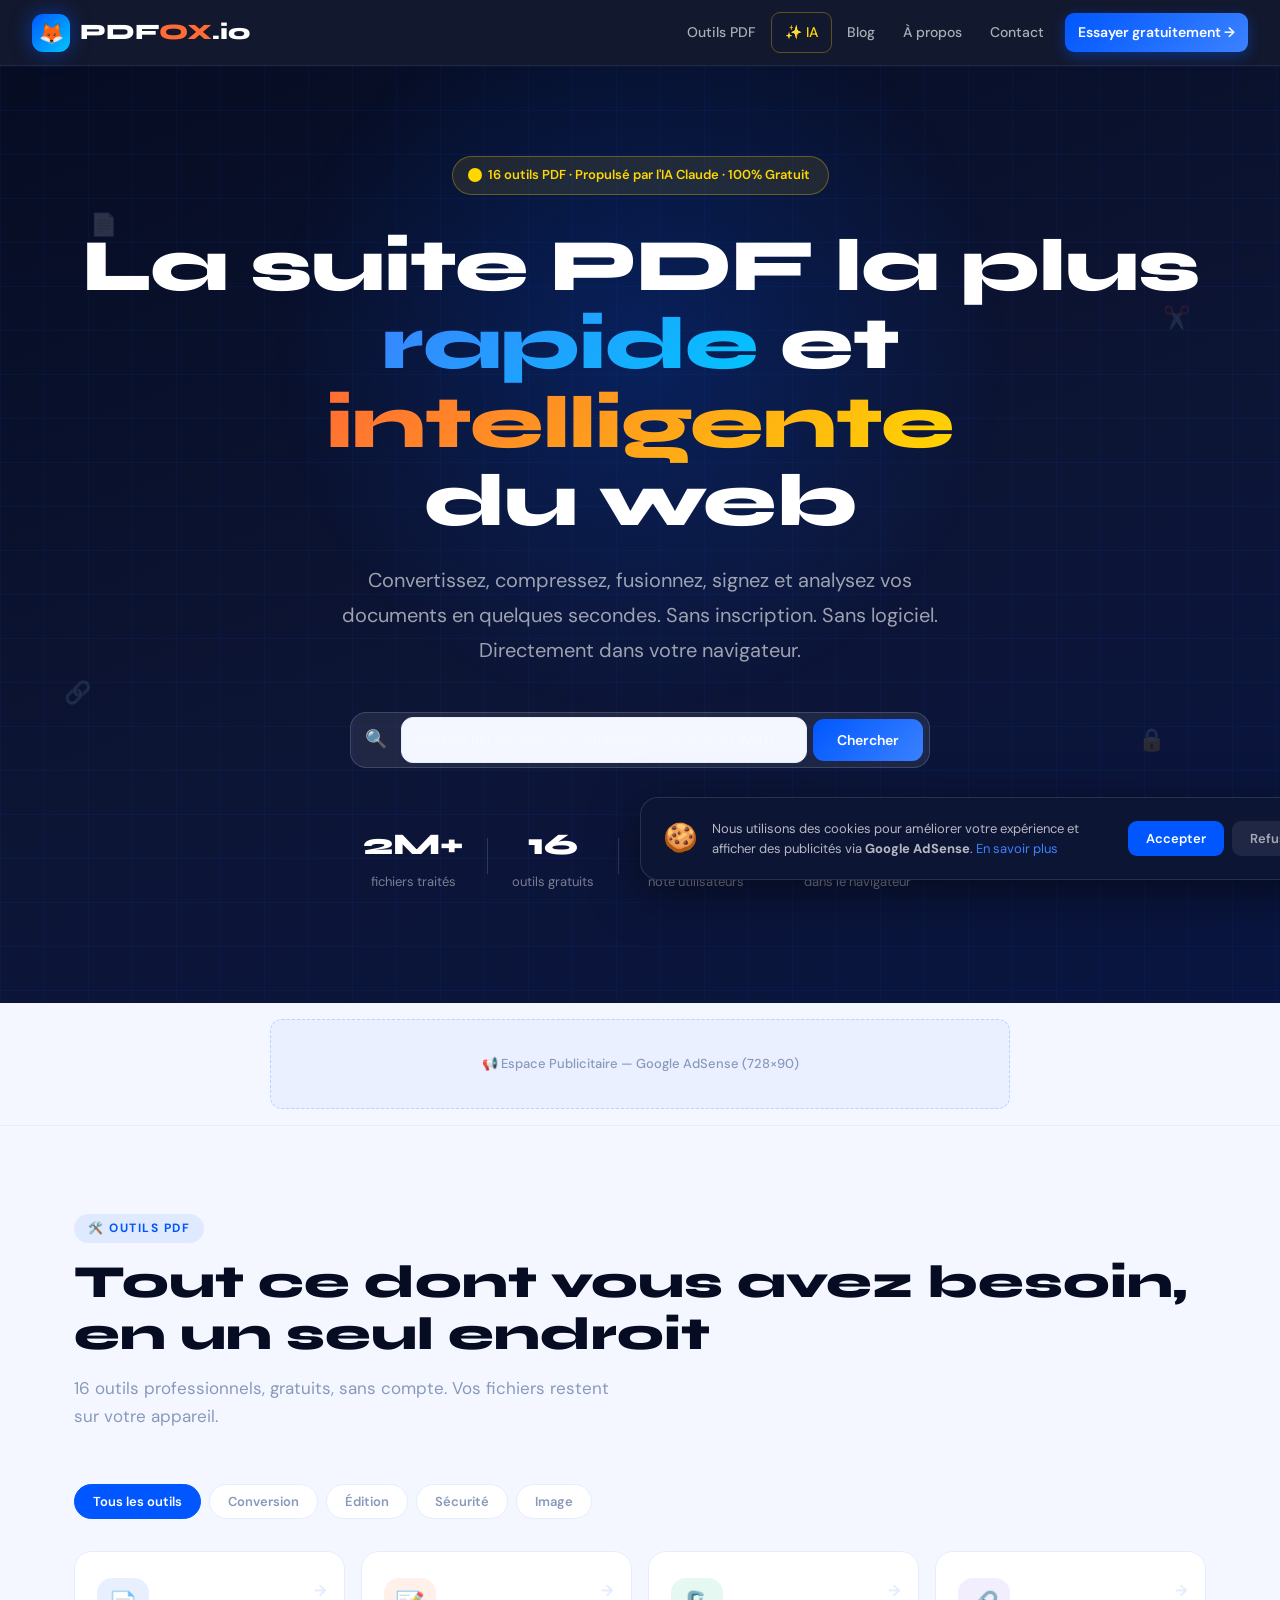
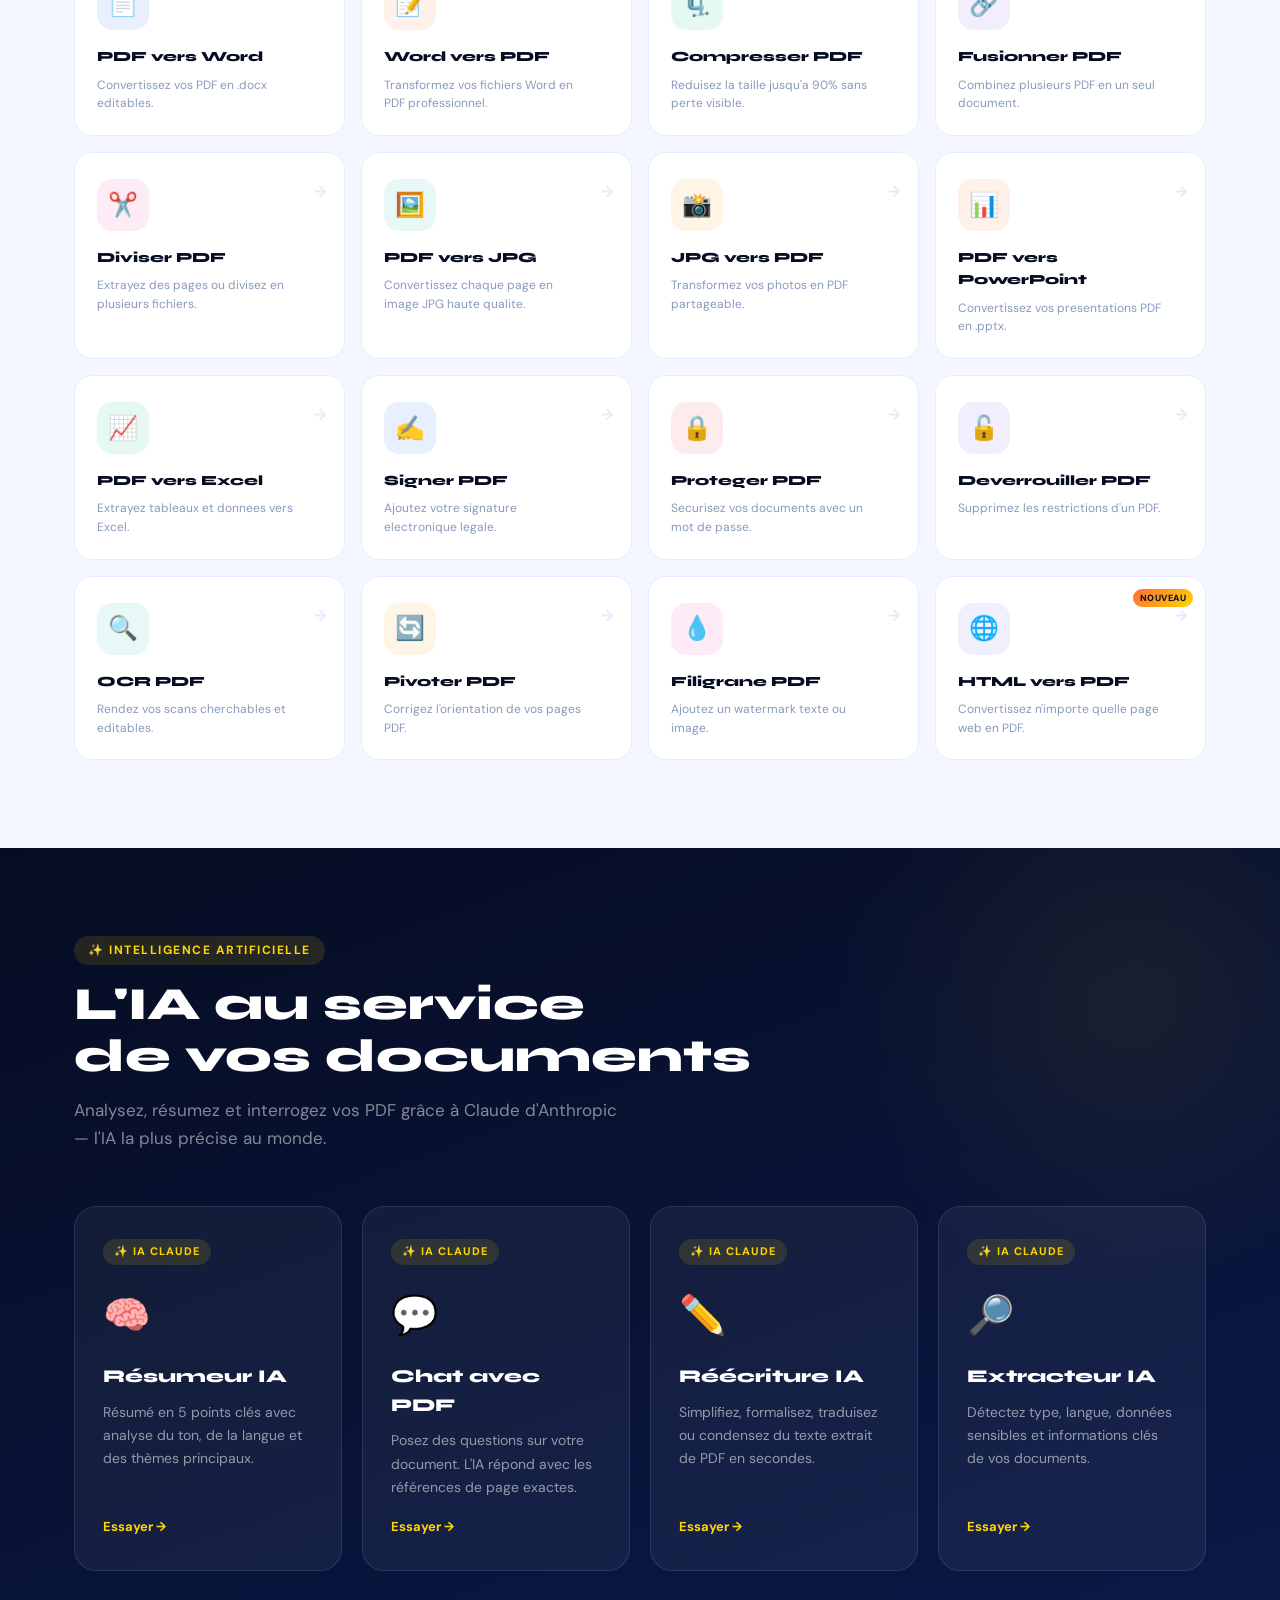
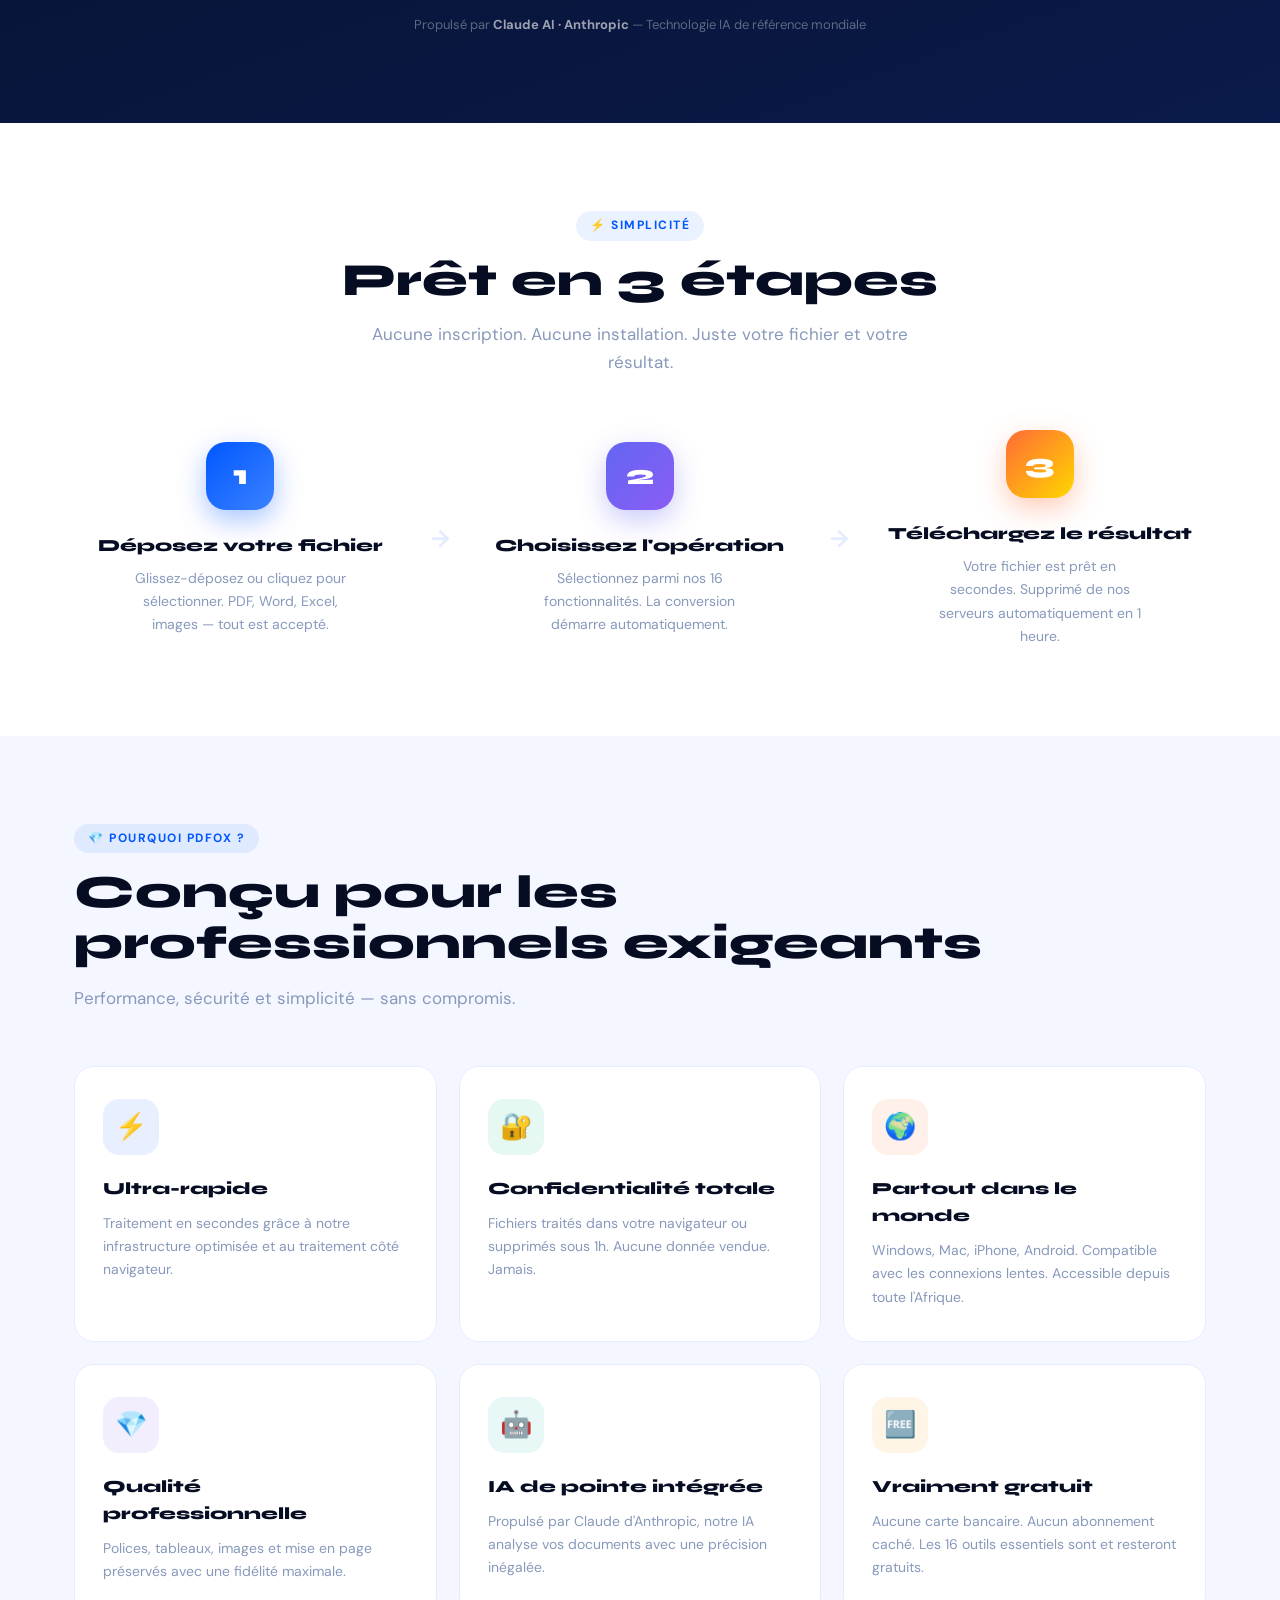
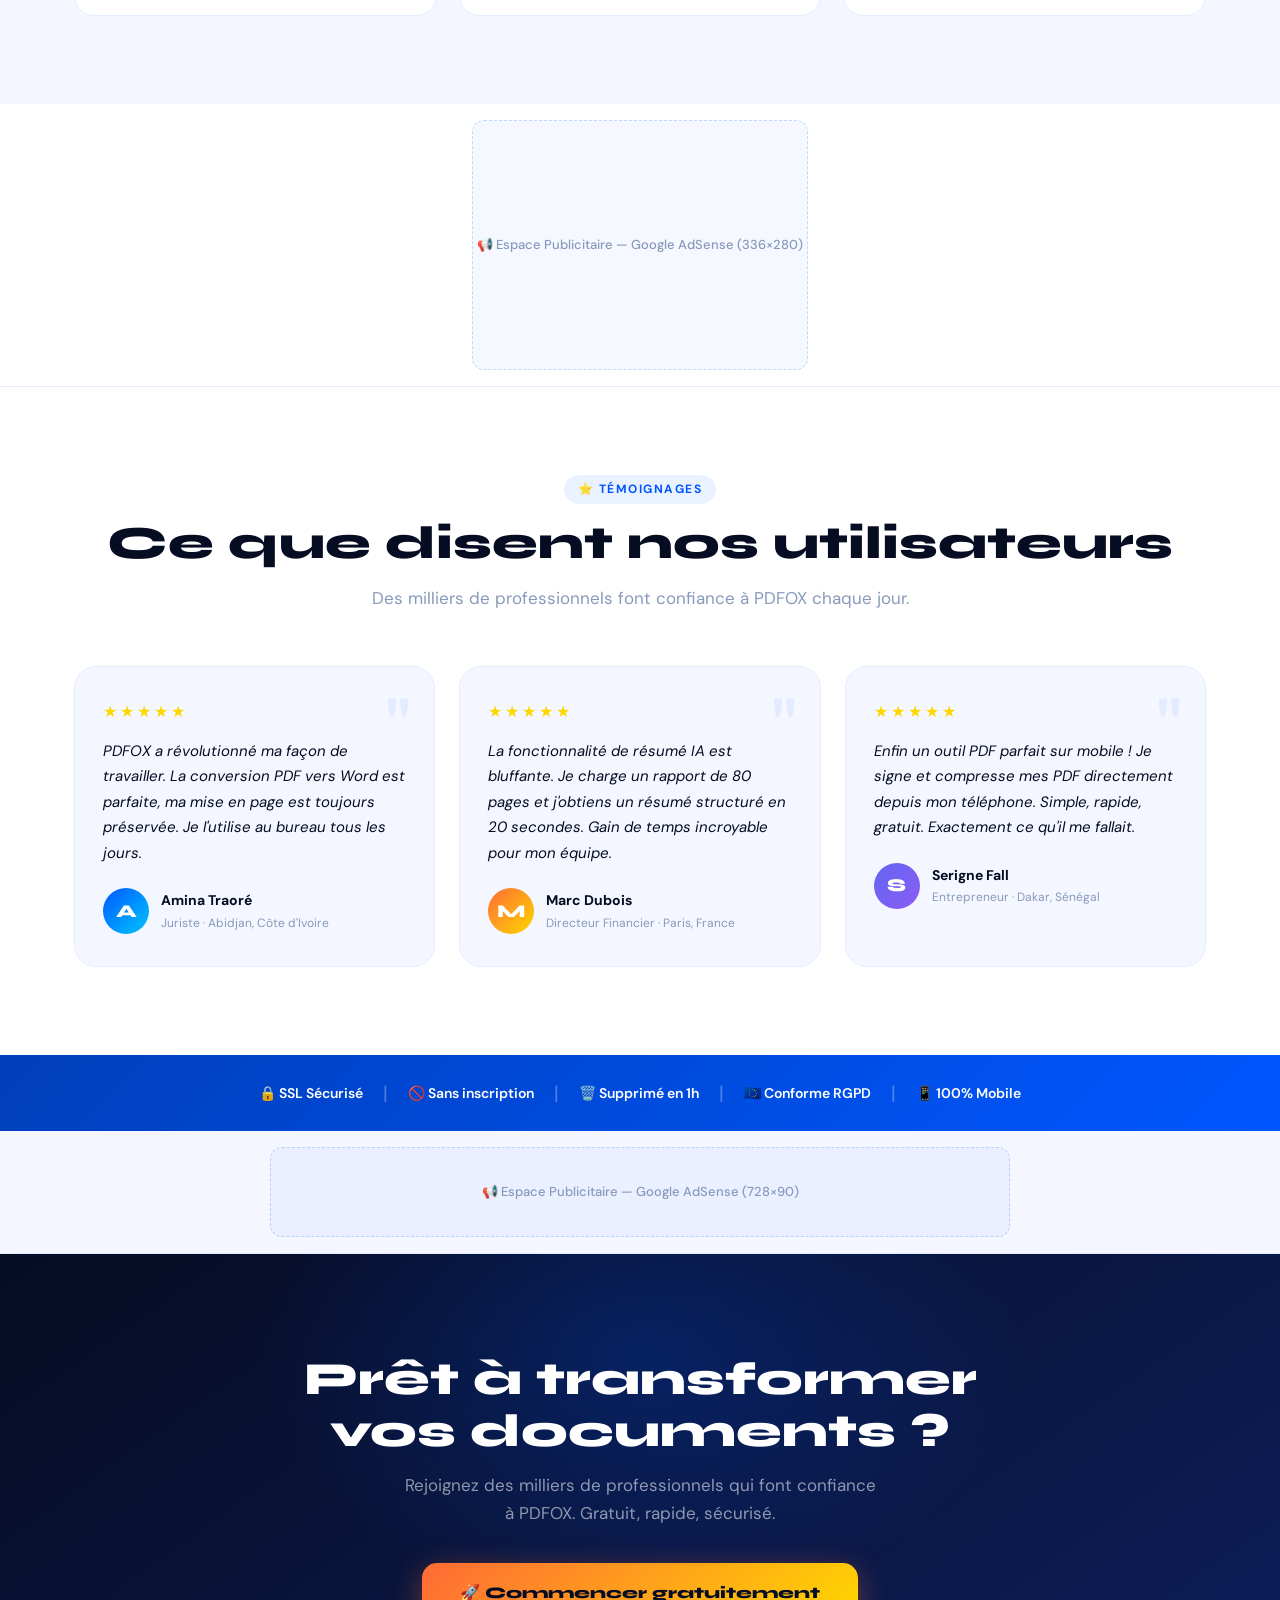
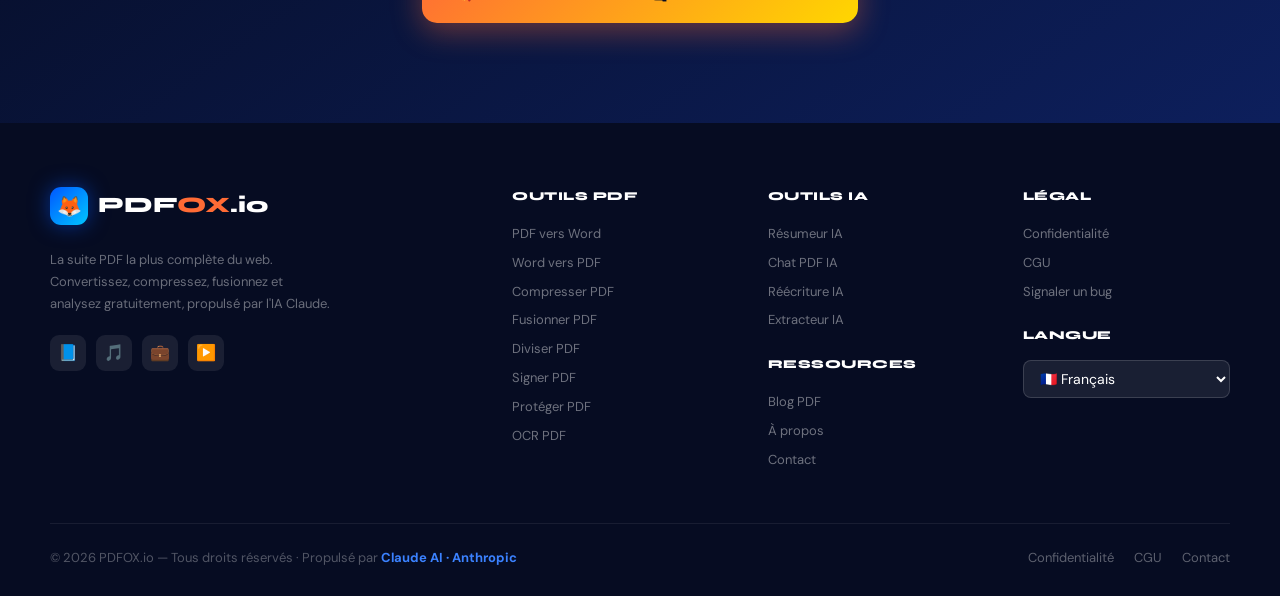
==== index.html @ 0aaa429a "PDFOX.io avec API securisee" ====
<!DOCTYPE html>
<html lang="fr">
<head>
  <meta charset="UTF-8"/>
  <meta name="viewport" content="width=device-width, initial-scale=1.0"/>
  <title>PDFOX.io — Convertir, Compresser et Modifier vos PDF Gratuitement</title>
  <meta name="description" content="PDFOX.io : Convertissez PDF en Word, compressez, fusionnez, signez vos documents en ligne. Gratuit, rapide, sans inscription. Propulsé par l'IA Claude."/>
  <meta name="keywords" content="convertir PDF, compresser PDF, fusionner PDF, PDF en Word, Word en PDF, outils PDF gratuits, PDF en ligne"/>
  <meta property="og:title" content="PDFOX.io — Outils PDF Gratuits & IA"/>
  <meta property="og:description" content="La référence mondiale des outils PDF. Conversion, compression, fusion, signature et IA."/>
  <meta property="og:type" content="website"/>
  <meta property="og:url" content="https://pdfox.io"/>
  <link rel="preconnect" href="https://fonts.googleapis.com"/>
  <link href="https://fonts.googleapis.com/css2?family=Syne:wght@700;800;900&family=DM+Sans:wght@300;400;500;600&display=swap" rel="stylesheet"/>
  <link rel="stylesheet" href="css/style.css"/>
</head>
<body>

<!-- ═══ NAVBAR ═══ -->
<nav id="navbar">
  <a class="nav-logo" href="index.html">
    <div class="logo-icon">🦊</div>
    <span class="logo-text">PDF<span class="logo-accent">OX</span>.io</span>
  </a>
  <ul class="nav-links" id="navLinks">
    <li><a href="#tools">Outils PDF</a></li>
    <li><a href="#ai" class="ai-link">✨ IA</a></li>
    <li><a href="pages/blog.html">Blog</a></li>
    <li><a href="pages/about.html">À propos</a></li>
    <li><a href="pages/contact.html">Contact</a></li>
    <li><a href="#tools" class="nav-cta">Essayer gratuitement →</a></li>
  </ul>
  <button class="hamburger" id="hamburger" onclick="toggleMenu()" aria-label="Menu">
    <span></span><span></span><span></span>
  </button>
</nav>

<!-- ═══ HERO ═══ -->
<section class="hero" id="home">
  <div class="hero-grid"></div>
  <div class="hero-glow"></div>
  <div class="hero-particles">
    <span class="particle" style="top:15%;left:7%;animation-delay:0s">📄</span>
    <span class="particle" style="top:65%;left:5%;animation-delay:1.2s">🔗</span>
    <span class="particle" style="top:25%;right:7%;animation-delay:2s">✂️</span>
    <span class="particle" style="top:70%;right:9%;animation-delay:.6s">🔒</span>
  </div>
  <div class="container hero-content">
    <div class="hero-badge fade-up">
      <span class="pulse-dot"></span>
      16 outils PDF · Propulsé par l'IA Claude · 100% Gratuit
    </div>
    <h1 class="fade-up delay-1">
      La suite PDF la plus<br>
      <span class="gradient-blue">rapide</span> et <span class="gradient-orange">intelligente</span><br>
      du web
    </h1>
    <p class="hero-sub fade-up delay-2">
      Convertissez, compressez, fusionnez, signez et analysez vos documents en quelques secondes.
      Sans inscription. Sans logiciel. Directement dans votre navigateur.
    </p>
    <div class="search-bar fade-up delay-3">
      <span class="search-ico">🔍</span>
      <input type="text" id="searchInput" placeholder="Rechercher un outil… ex: compresser PDF, PDF en Word"/>
      <button onclick="searchTool()">Chercher</button>
    </div>
    <div class="hero-stats fade-up delay-4">
      <div class="stat"><span class="stat-num">2M+</span><span class="stat-lbl">fichiers traités</span></div>
      <div class="stat-sep"></div>
      <div class="stat"><span class="stat-num">16</span><span class="stat-lbl">outils gratuits</span></div>
      <div class="stat-sep"></div>
      <div class="stat"><span class="stat-num">4.9★</span><span class="stat-lbl">note utilisateurs</span></div>
      <div class="stat-sep"></div>
      <div class="stat"><span class="stat-num">100%</span><span class="stat-lbl">dans le navigateur</span></div>
    </div>
  </div>
</section>

<!-- ═══ ADSENSE 1 ═══ -->
<div class="ad-bar">
  <div class="container">
    <div class="ad-slot ad-728">
      <!-- Google AdSense · hero-leaderboard-728x90 -->
      <span>📢 Espace Publicitaire — Google AdSense (728×90)</span>
    </div>
  </div>
</div>

<!-- ═══ OUTILS ═══ -->
<section id="tools" class="tools-sec">
  <div class="container">
    <div class="sec-header fade-up">
      <span class="sec-tag">🛠️ Outils PDF</span>
      <h2>Tout ce dont vous avez besoin,<br>en un seul endroit</h2>
      <p class="sec-sub">16 outils professionnels, gratuits, sans compte. Vos fichiers restent sur votre appareil.</p>
    </div>
    <div class="tool-filters fade-up">
      <button class="f-btn active" onclick="filterTools('all',this)">Tous les outils</button>
      <button class="f-btn" onclick="filterTools('conversion',this)">Conversion</button>
      <button class="f-btn" onclick="filterTools('edition',this)">Édition</button>
      <button class="f-btn" onclick="filterTools('securite',this)">Sécurité</button>
      <button class="f-btn" onclick="filterTools('image',this)">Image</button>
    </div>
    <div class="tools-grid" id="toolsGrid"></div>
  </div>
</section>

<!-- ═══ IA ═══ -->
<section id="ai" class="ai-sec">
  <div class="ai-bg-glow"></div>
  <div class="container ai-inner">
    <div class="sec-header fade-up">
      <span class="sec-tag ai-sec-tag">✨ Intelligence Artificielle</span>
      <h2 style="color:#fff">L'IA au service<br>de vos documents</h2>
      <p class="sec-sub" style="color:rgba(255,255,255,.5)">Analysez, résumez et interrogez vos PDF grâce à Claude d'Anthropic — l'IA la plus précise au monde.</p>
    </div>
    <div class="ai-grid">
      <a class="ai-card fade-up delay-1" href="pages/ai-summarizer.html">
        <div class="ai-badge-tag">✨ IA Claude</div>
        <span class="ai-ico">🧠</span>
        <h3>Résumeur IA</h3>
        <p>Résumé en 5 points clés avec analyse du ton, de la langue et des thèmes principaux.</p>
        <span class="ai-cta">Essayer →</span>
      </a>
      <a class="ai-card fade-up delay-2" href="pages/ai-chat.html">
        <div class="ai-badge-tag">✨ IA Claude</div>
        <span class="ai-ico">💬</span>
        <h3>Chat avec PDF</h3>
        <p>Posez des questions sur votre document. L'IA répond avec les références de page exactes.</p>
        <span class="ai-cta">Essayer →</span>
      </a>
      <a class="ai-card fade-up delay-3" href="pages/ai-rewrite.html">
        <div class="ai-badge-tag">✨ IA Claude</div>
        <span class="ai-ico">✏️</span>
        <h3>Réécriture IA</h3>
        <p>Simplifiez, formalisez, traduisez ou condensez du texte extrait de PDF en secondes.</p>
        <span class="ai-cta">Essayer →</span>
      </a>
      <a class="ai-card fade-up delay-4" href="pages/ai-metadata.html">
        <div class="ai-badge-tag">✨ IA Claude</div>
        <span class="ai-ico">🔎</span>
        <h3>Extracteur IA</h3>
        <p>Détectez type, langue, données sensibles et informations clés de vos documents.</p>
        <span class="ai-cta">Essayer →</span>
      </a>
    </div>
    <p class="powered-by">Propulsé par <strong>Claude AI · Anthropic</strong> — Technologie IA de référence mondiale</p>
  </div>
</section>

<!-- ═══ COMMENT ÇA MARCHE ═══ -->
<section class="how-sec">
  <div class="container">
    <div class="sec-header fade-up" style="text-align:center">
      <span class="sec-tag">⚡ Simplicité</span>
      <h2>Prêt en 3 étapes</h2>
      <p class="sec-sub" style="margin:0 auto">Aucune inscription. Aucune installation. Juste votre fichier et votre résultat.</p>
    </div>
    <div class="steps-row">
      <div class="step fade-up delay-1">
        <div class="step-num" style="background:linear-gradient(135deg,#0057FF,#3B82FF);box-shadow:0 10px 28px rgba(0,87,255,.35)">1</div>
        <h3>Déposez votre fichier</h3>
        <p>Glissez-déposez ou cliquez pour sélectionner. PDF, Word, Excel, images — tout est accepté.</p>
      </div>
      <div class="step-arrow">→</div>
      <div class="step fade-up delay-2">
        <div class="step-num" style="background:linear-gradient(135deg,#6366f1,#8b5cf6);box-shadow:0 10px 28px rgba(99,102,241,.35)">2</div>
        <h3>Choisissez l'opération</h3>
        <p>Sélectionnez parmi nos 16 fonctionnalités. La conversion démarre automatiquement.</p>
      </div>
      <div class="step-arrow">→</div>
      <div class="step fade-up delay-3">
        <div class="step-num" style="background:linear-gradient(135deg,#FF6B35,#FFD700);box-shadow:0 10px 28px rgba(255,107,53,.35)">3</div>
        <h3>Téléchargez le résultat</h3>
        <p>Votre fichier est prêt en secondes. Supprimé de nos serveurs automatiquement en 1 heure.</p>
      </div>
    </div>
  </div>
</section>

<!-- ═══ POURQUOI PDFOX ═══ -->
<section class="why-sec">
  <div class="container">
    <div class="sec-header fade-up">
      <span class="sec-tag">💎 Pourquoi PDFOX ?</span>
      <h2>Conçu pour les<br>professionnels exigeants</h2>
      <p class="sec-sub">Performance, sécurité et simplicité — sans compromis.</p>
    </div>
    <div class="feat-grid">
      <div class="feat-card fade-up delay-1">
        <div class="feat-ico" style="background:rgba(0,87,255,.09)">⚡</div>
        <h3>Ultra-rapide</h3>
        <p>Traitement en secondes grâce à notre infrastructure optimisée et au traitement côté navigateur.</p>
      </div>
      <div class="feat-card fade-up delay-2">
        <div class="feat-ico" style="background:rgba(16,185,129,.1)">🔐</div>
        <h3>Confidentialité totale</h3>
        <p>Fichiers traités dans votre navigateur ou supprimés sous 1h. Aucune donnée vendue. Jamais.</p>
      </div>
      <div class="feat-card fade-up delay-3">
        <div class="feat-ico" style="background:rgba(255,107,53,.1)">🌍</div>
        <h3>Partout dans le monde</h3>
        <p>Windows, Mac, iPhone, Android. Compatible avec les connexions lentes. Accessible depuis toute l'Afrique.</p>
      </div>
      <div class="feat-card fade-up delay-4">
        <div class="feat-ico" style="background:rgba(139,92,246,.1)">💎</div>
        <h3>Qualité professionnelle</h3>
        <p>Polices, tableaux, images et mise en page préservés avec une fidélité maximale.</p>
      </div>
      <div class="feat-card fade-up delay-1">
        <div class="feat-ico" style="background:rgba(20,184,166,.1)">🤖</div>
        <h3>IA de pointe intégrée</h3>
        <p>Propulsé par Claude d'Anthropic, notre IA analyse vos documents avec une précision inégalée.</p>
      </div>
      <div class="feat-card fade-up delay-2">
        <div class="feat-ico" style="background:rgba(245,158,11,.1)">🆓</div>
        <h3>Vraiment gratuit</h3>
        <p>Aucune carte bancaire. Aucun abonnement caché. Les 16 outils essentiels sont et resteront gratuits.</p>
      </div>
    </div>
  </div>
</section>

<!-- ═══ ADSENSE 2 ═══ -->
<div class="ad-bar" style="background:#fff">
  <div class="container">
    <div class="ad-slot ad-336" style="margin:0 auto">
      <!-- Google AdSense · middle-rectangle-336x280 -->
      <span>📢 Espace Publicitaire — Google AdSense (336×280)</span>
    </div>
  </div>
</div>

<!-- ═══ TÉMOIGNAGES ═══ -->
<section class="testi-sec">
  <div class="container">
    <div class="sec-header fade-up" style="text-align:center">
      <span class="sec-tag">⭐ Témoignages</span>
      <h2>Ce que disent nos utilisateurs</h2>
      <p class="sec-sub" style="margin:0 auto">Des milliers de professionnels font confiance à PDFOX chaque jour.</p>
    </div>
    <div class="testi-grid">
      <div class="testi-card fade-up delay-1">
        <div class="testi-quote">"</div>
        <div class="stars">★★★★★</div>
        <p class="testi-txt">PDFOX a révolutionné ma façon de travailler. La conversion PDF vers Word est parfaite, ma mise en page est toujours préservée. Je l'utilise au bureau tous les jours.</p>
        <div class="testi-author">
          <div class="testi-av" style="background:linear-gradient(135deg,#0057FF,#00C6FF)">A</div>
          <div><div class="testi-name">Amina Traoré</div><div class="testi-role">Juriste · Abidjan, Côte d'Ivoire</div></div>
        </div>
      </div>
      <div class="testi-card fade-up delay-2">
        <div class="testi-quote">"</div>
        <div class="stars">★★★★★</div>
        <p class="testi-txt">La fonctionnalité de résumé IA est bluffante. Je charge un rapport de 80 pages et j'obtiens un résumé structuré en 20 secondes. Gain de temps incroyable pour mon équipe.</p>
        <div class="testi-author">
          <div class="testi-av" style="background:linear-gradient(135deg,#FF6B35,#FFD700)">M</div>
          <div><div class="testi-name">Marc Dubois</div><div class="testi-role">Directeur Financier · Paris, France</div></div>
        </div>
      </div>
      <div class="testi-card fade-up delay-3">
        <div class="testi-quote">"</div>
        <div class="stars">★★★★★</div>
        <p class="testi-txt">Enfin un outil PDF parfait sur mobile ! Je signe et compresse mes PDF directement depuis mon téléphone. Simple, rapide, gratuit. Exactement ce qu'il me fallait.</p>
        <div class="testi-author">
          <div class="testi-av" style="background:linear-gradient(135deg,#6366f1,#8b5cf6)">S</div>
          <div><div class="testi-name">Serigne Fall</div><div class="testi-role">Entrepreneur · Dakar, Sénégal</div></div>
        </div>
      </div>
    </div>
  </div>
</section>

<!-- ═══ TRUST BAR ═══ -->
<div class="trust-bar">
  <span class="trust-item">🔒 SSL Sécurisé</span>
  <span class="trust-sep">|</span>
  <span class="trust-item">🚫 Sans inscription</span>
  <span class="trust-sep">|</span>
  <span class="trust-item">🗑️ Supprimé en 1h</span>
  <span class="trust-sep">|</span>
  <span class="trust-item">🇪🇺 Conforme RGPD</span>
  <span class="trust-sep">|</span>
  <span class="trust-item">📱 100% Mobile</span>
</div>

<!-- ═══ ADSENSE 3 ═══ -->
<div class="ad-bar">
  <div class="container">
    <div class="ad-slot ad-728">
      <!-- Google AdSense · footer-leaderboard-728x90 -->
      <span>📢 Espace Publicitaire — Google AdSense (728×90)</span>
    </div>
  </div>
</div>

<!-- ═══ CTA ═══ -->
<section class="cta-sec">
  <div class="cta-glow"></div>
  <div class="container" style="position:relative;z-index:1;text-align:center">
    <h2 class="fade-up" style="color:#fff">Prêt à transformer<br>vos documents ?</h2>
    <p class="fade-up delay-1">Rejoignez des milliers de professionnels qui font confiance à PDFOX. Gratuit, rapide, sécurisé.</p>
    <a href="#tools" class="btn-primary fade-up delay-2">🚀 Commencer gratuitement</a>
  </div>
</section>

<!-- ═══ FOOTER ═══ -->
<footer>
  <div class="footer-wrap">
    <div class="footer-grid">
      <div class="footer-brand">
        <a href="index.html" class="nav-logo" style="margin-bottom:14px;display:inline-flex">
          <div class="logo-icon">🦊</div>
          <span class="logo-text">PDF<span class="logo-accent">OX</span>.io</span>
        </a>
        <p>La suite PDF la plus complète du web. Convertissez, compressez, fusionnez et analysez gratuitement, propulsé par l'IA Claude.</p>
        <div class="footer-socials">
          <a href="#" title="Facebook">📘</a>
          <a href="#" title="TikTok">🎵</a>
          <a href="#" title="LinkedIn">💼</a>
          <a href="#" title="YouTube">▶️</a>
        </div>
      </div>
      <div class="footer-col">
        <h4>Outils PDF</h4>
        <a href="pages/tool.html?tool=pdf-to-word">PDF vers Word</a>
        <a href="pages/tool.html?tool=word-to-pdf">Word vers PDF</a>
        <a href="pages/tool.html?tool=compress">Compresser PDF</a>
        <a href="pages/tool.html?tool=merge">Fusionner PDF</a>
        <a href="pages/tool.html?tool=split">Diviser PDF</a>
        <a href="pages/tool.html?tool=sign">Signer PDF</a>
        <a href="pages/tool.html?tool=protect">Protéger PDF</a>
        <a href="pages/tool.html?tool=ocr">OCR PDF</a>
      </div>
      <div class="footer-col">
        <h4>Outils IA</h4>
        <a href="pages/ai-summarizer.html">Résumeur IA</a>
        <a href="pages/ai-chat.html">Chat PDF IA</a>
        <a href="pages/ai-rewrite.html">Réécriture IA</a>
        <a href="pages/ai-metadata.html">Extracteur IA</a>
        <h4 style="margin-top:20px">Ressources</h4>
        <a href="pages/blog.html">Blog PDF</a>
        <a href="pages/about.html">À propos</a>
        <a href="pages/contact.html">Contact</a>
      </div>
      <div class="footer-col">
        <h4>Légal</h4>
        <a href="pages/privacy.html">Confidentialité</a>
        <a href="pages/terms.html">CGU</a>
        <a href="pages/contact.html">Signaler un bug</a>
        <h4 style="margin-top:20px">Langue</h4>
        <select class="lang-sel" onchange="if(this.value==='en')alert('English version coming soon!')">
          <option value="fr">🇫🇷 Français</option>
          <option value="en">🇬🇧 English</option>
        </select>
      </div>
    </div>
    <div class="footer-bottom">
      <span>© 2026 PDFOX.io — Tous droits réservés · Propulsé par <strong style="color:#3B82FF">Claude AI · Anthropic</strong></span>
      <div class="footer-links">
        <a href="pages/privacy.html">Confidentialité</a>
        <a href="pages/terms.html">CGU</a>
        <a href="pages/contact.html">Contact</a>
      </div>
    </div>
  </div>
</footer>

<!-- ═══ COOKIE ═══ -->
<div class="cookie" id="cookieBanner">
  <span class="cookie-ico">🍪</span>
  <p>Nous utilisons des cookies pour améliorer votre expérience et afficher des publicités via <strong>Google AdSense</strong>. <a href="pages/privacy.html">En savoir plus</a></p>
  <div class="cookie-btns">
    <button onclick="acceptCookie()">Accepter</button>
    <button class="cookie-ref" onclick="declineCookie()">Refuser</button>
  </div>
</div>

<script src="js/tools.js"></script>
<script src="js/main.js"></script>
</body>
</html>
---- css/style.css ----
/* ═══════════════════════════════════════════
   PDFOX.io — style.css — v1.0 — 2026
═══════════════════════════════════════════ */

/* ── VARIABLES ── */
:root{
  --blue:#0057FF; --blue2:#3B82FF; --blue3:#003FBB;
  --orange:#FF6B35; --gold:#FFD700;
  --navy:#060C22; --navy2:#0D1535;
  --off:#F4F7FF; --gray:#8899BB;
  --border:#E4ECFF; --white:#fff;
  --sh:0 4px 24px rgba(0,87,255,.10);
  --sh2:0 12px 40px rgba(0,87,255,.22);
  --r:18px; --r2:12px;
}

/* ── RESET ── */
*,*::before,*::after{box-sizing:border-box;margin:0;padding:0}
html{scroll-behavior:smooth}
body{font-family:'DM Sans',sans-serif;background:var(--off);color:var(--navy);overflow-x:hidden;line-height:1.6}
a{text-decoration:none}
ul{list-style:none}
img{max-width:100%;display:block}
button{cursor:pointer;font-family:'DM Sans',sans-serif}

/* ── ANIMATIONS ── */
@keyframes fadeUp{from{opacity:0;transform:translateY(30px)}to{opacity:1;transform:translateY(0)}}
@keyframes float{0%,100%{transform:translateY(0) rotate(0)}50%{transform:translateY(-12px) rotate(2deg)}}
@keyframes pulse{0%,100%{transform:scale(1);opacity:.7}50%{transform:scale(1.8);opacity:0}}
@keyframes bounce{0%,80%,100%{transform:scale(0)}40%{transform:scale(1)}}
@keyframes slideDown{from{opacity:0;transform:translateY(-10px)}to{opacity:1;transform:translateY(0)}}
@keyframes spin{to{transform:rotate(360deg)}}

.fade-up{opacity:0;animation:fadeUp .7s ease forwards}
.delay-1{animation-delay:.1s}
.delay-2{animation-delay:.2s}
.delay-3{animation-delay:.3s}
.delay-4{animation-delay:.4s}

/* ── NAVBAR ── */
#navbar{
  position:sticky;top:0;z-index:1000;
  background:rgba(6,12,34,.95);
  backdrop-filter:blur(20px);
  border-bottom:1px solid rgba(255,255,255,.07);
  padding:0 32px;
  display:flex;align-items:center;justify-content:space-between;
  height:66px;transition:background .3s;
}
.nav-logo{display:flex;align-items:center;gap:10px}
.logo-icon{
  width:38px;height:38px;
  background:linear-gradient(135deg,var(--blue),#00C6FF);
  border-radius:11px;display:flex;align-items:center;
  justify-content:center;font-size:20px;
  box-shadow:0 0 20px rgba(0,87,255,.5);
}
.logo-text{font-family:'Syne',sans-serif;font-weight:900;font-size:22px;color:#fff}
.logo-accent{color:var(--orange)}
.nav-links{display:flex;align-items:center;gap:2px}
.nav-links a{
  color:rgba(255,255,255,.65);font-size:14px;font-weight:500;
  padding:8px 13px;border-radius:9px;transition:all .2s;display:block;
}
.nav-links a:hover{color:#fff;background:rgba(255,255,255,.08)}
.nav-links .ai-link{color:var(--gold)!important;border:1px solid rgba(255,215,0,.3)}
.nav-links .ai-link:hover{background:rgba(255,215,0,.12)!important}
.nav-links .nav-cta{
  background:linear-gradient(135deg,var(--blue),var(--blue2))!important;
  color:#fff!important;font-weight:600!important;
  box-shadow:0 4px 14px rgba(0,87,255,.4);margin-left:6px;
}
.nav-links .nav-cta:hover{transform:translateY(-1px);box-shadow:0 6px 20px rgba(0,87,255,.5)!important}
.hamburger{
  display:none;flex-direction:column;gap:5px;
  background:none;border:none;padding:6px;
}
.hamburger span{width:24px;height:2px;background:#fff;border-radius:2px;transition:.3s;display:block}
.hamburger.open span:nth-child(1){transform:rotate(45deg) translate(5px,5px)}
.hamburger.open span:nth-child(2){opacity:0}
.hamburger.open span:nth-child(3){transform:rotate(-45deg) translate(5px,-5px)}

/* ── HERO ── */
.hero{
  position:relative;
  background:linear-gradient(160deg,var(--navy) 0%,var(--navy2) 55%,#091540 100%);
  padding:90px 24px 110px;overflow:hidden;
  display:flex;align-items:center;min-height:90vh;
}
.hero-content{position:relative;z-index:2;width:100%;text-align:center}
.hero-grid{
  position:absolute;inset:0;z-index:0;
  background-image:
    linear-gradient(rgba(0,87,255,.08) 1px,transparent 1px),
    linear-gradient(90deg,rgba(0,87,255,.08) 1px,transparent 1px);
  background-size:44px 44px;
}
.hero-glow{
  position:absolute;top:-120px;left:50%;transform:translateX(-50%);
  width:800px;height:800px;
  background:radial-gradient(ellipse,rgba(0,87,255,.22) 0%,transparent 65%);
  pointer-events:none;z-index:1;
}
.hero-particles{position:absolute;inset:0;pointer-events:none;z-index:1}
.particle{position:absolute;font-size:22px;opacity:.15;animation:float 4s ease-in-out infinite}

.hero-badge{
  display:inline-flex;align-items:center;gap:9px;
  background:rgba(255,215,0,.1);border:1px solid rgba(255,215,0,.3);
  border-radius:100px;padding:8px 18px;margin-bottom:32px;
  font-size:13px;font-weight:600;color:var(--gold);
}
.pulse-dot{
  width:8px;height:8px;background:var(--gold);border-radius:50%;
  position:relative;flex-shrink:0;
}
.pulse-dot::after{
  content:'';position:absolute;inset:-3px;
  background:var(--gold);border-radius:50%;
  animation:pulse 1.8s ease-out infinite;
}

h1{
  font-family:'Syne',sans-serif;
  font-size:clamp(38px,6.5vw,74px);
  font-weight:900;line-height:1.06;
  color:#fff;margin-bottom:22px;letter-spacing:-1px;
}
.gradient-blue{
  background:linear-gradient(135deg,#3B82FF,#00C6FF);
  -webkit-background-clip:text;-webkit-text-fill-color:transparent;background-clip:text;
}
.gradient-orange{
  background:linear-gradient(135deg,var(--orange),var(--gold));
  -webkit-background-clip:text;-webkit-text-fill-color:transparent;background-clip:text;
}
.hero-sub{
  font-size:clamp(16px,2vw,20px);color:rgba(255,255,255,.6);
  max-width:600px;margin:0 auto 44px;line-height:1.75;
}

.search-bar{
  display:flex;align-items:center;max-width:580px;margin:0 auto 52px;
  background:rgba(255,255,255,.08);border:1.5px solid rgba(255,255,255,.15);
  border-radius:16px;overflow:hidden;transition:border-color .3s,box-shadow .3s;
}
.search-bar:focus-within{border-color:var(--blue);box-shadow:0 0 0 4px rgba(0,87,255,.2)}
.search-ico{padding:0 14px;font-size:18px;flex-shrink:0}
.search-bar input{
  flex:1;background:none;border:none;outline:none;
  padding:16px 8px;color:#fff;font-size:15px;font-family:'DM Sans',sans-serif;
}
.search-bar input::placeholder{color:rgba(255,255,255,.35)}
.search-bar button{
  background:linear-gradient(135deg,var(--blue),var(--blue2));
  border:none;color:#fff;font-weight:600;font-size:14px;
  padding:12px 24px;margin:6px;border-radius:11px;transition:.2s;flex-shrink:0;
}
.search-bar button:hover{transform:scale(1.04)}

.hero-stats{display:flex;justify-content:center;align-items:center;gap:0;flex-wrap:wrap}
.stat{text-align:center;padding:0 24px}
.stat-num{font-family:'Syne',sans-serif;font-size:30px;font-weight:900;color:#fff;display:block}
.stat-lbl{font-size:13px;color:rgba(255,255,255,.45)}
.stat-sep{width:1px;height:36px;background:rgba(255,255,255,.15)}

/* ── ADSENSE ── */
.ad-bar{padding:16px 24px;border-bottom:1px solid var(--border);background:var(--off)}
.ad-slot{
  background:rgba(0,87,255,.04);border:1.5px dashed rgba(0,87,255,.2);
  border-radius:var(--r2);display:flex;align-items:center;justify-content:center;
  color:var(--gray);font-size:13px;font-weight:500;
}
.ad-728{min-height:90px;max-width:740px;margin:0 auto}
.ad-336{min-height:250px;max-width:336px}
.ad-300{min-height:250px;max-width:300px}

/* ── CONTAINER ── */
.container{max-width:1180px;margin:0 auto;padding:0 24px}
section{padding:88px 24px}

/* ── SEC HEADERS ── */
.sec-tag{
  display:inline-block;background:rgba(0,87,255,.08);color:var(--blue);
  border-radius:100px;padding:5px 14px;font-size:12px;font-weight:700;
  letter-spacing:1.5px;text-transform:uppercase;margin-bottom:14px;
}
.ai-sec-tag{background:rgba(255,215,0,.12)!important;color:var(--gold)!important}
h2{
  font-family:'Syne',sans-serif;font-size:clamp(28px,4vw,46px);
  font-weight:900;line-height:1.12;margin-bottom:14px;color:var(--navy);
}
.sec-sub{color:var(--gray);font-size:17px;line-height:1.65;max-width:560px}
.sec-header{margin-bottom:54px}

/* ── TOOLS ── */
.tools-sec{background:var(--off)}
.tool-filters{display:flex;gap:8px;flex-wrap:wrap;margin-bottom:32px}
.f-btn{
  padding:8px 18px;border-radius:100px;
  border:1.5px solid var(--border);background:#fff;
  font-size:13px;font-weight:600;color:var(--gray);transition:all .2s;
}
.f-btn:hover{border-color:var(--blue);color:var(--blue)}
.f-btn.active{background:var(--blue);border-color:var(--blue);color:#fff}

.tools-grid{
  display:grid;
  grid-template-columns:repeat(auto-fill,minmax(215px,1fr));
  gap:16px;
}
.tool-card{
  background:#fff;border:1.5px solid var(--border);
  border-radius:var(--r);padding:26px 22px 22px;
  transition:all .25s cubic-bezier(.4,0,.2,1);
  position:relative;overflow:hidden;display:block;color:inherit;
}
.tool-card::after{
  content:'';position:absolute;bottom:0;left:0;right:0;height:3px;
  background:linear-gradient(90deg,var(--blue),#00C6FF);
  transform:scaleX(0);transform-origin:left;transition:transform .3s;
}
.tool-card:hover{border-color:rgba(0,87,255,.3);transform:translateY(-5px);box-shadow:var(--sh2)}
.tool-card:hover::after{transform:scaleX(1)}
.tool-card:hover .t-ico{transform:scale(1.12) rotate(3deg)}
.tool-card:hover .t-arr{color:var(--blue);transform:translateX(4px)}
.t-ico{
  width:52px;height:52px;border-radius:15px;
  display:flex;align-items:center;justify-content:center;
  font-size:24px;margin-bottom:16px;transition:transform .25s;
}
.t-name{font-family:'Syne',sans-serif;font-size:14px;font-weight:800;margin-bottom:7px;padding-right:20px}
.t-desc{font-size:12px;color:var(--gray);line-height:1.55;padding-right:20px}
.t-arr{position:absolute;right:18px;top:26px;color:var(--border);font-size:16px;font-weight:700;transition:all .2s}
.t-new{
  position:absolute;top:12px;right:12px;
  background:linear-gradient(135deg,var(--orange),var(--gold));
  color:var(--navy);font-size:9px;font-weight:800;
  padding:2px 7px;border-radius:100px;letter-spacing:.5px;text-transform:uppercase;
}
/* Icon colors */
.ci-blue{background:rgba(0,87,255,.09)}
.ci-orange{background:rgba(255,107,53,.1)}
.ci-green{background:rgba(16,185,129,.1)}
.ci-purple{background:rgba(139,92,246,.1)}
.ci-pink{background:rgba(236,72,153,.1)}
.ci-teal{background:rgba(20,184,166,.1)}
.ci-yellow{background:rgba(245,158,11,.1)}
.ci-red{background:rgba(239,68,68,.1)}
.ci-indigo{background:rgba(99,102,241,.1)}

/* ── AI SECTION ── */
.ai-sec{
  background:linear-gradient(160deg,var(--navy) 0%,#0a1a4a 100%);
  position:relative;overflow:hidden;padding:88px 24px;
}
.ai-bg-glow{
  position:absolute;top:-200px;right:-200px;
  width:700px;height:700px;
  background:radial-gradient(ellipse,rgba(255,215,0,.07) 0%,transparent 60%);
  pointer-events:none;
}
.ai-inner{position:relative;z-index:1}
.ai-grid{display:grid;grid-template-columns:repeat(auto-fill,minmax(260px,1fr));gap:20px;margin-bottom:36px}
.ai-card{
  background:rgba(255,255,255,.05);border:1px solid rgba(255,255,255,.1);
  border-radius:22px;padding:32px 28px;
  display:flex;flex-direction:column;position:relative;
  color:#fff;transition:all .3s;
}
.ai-card:hover{transform:translateY(-7px);background:rgba(255,255,255,.09);border-color:rgba(255,215,0,.3)}
.ai-badge-tag{
  display:inline-flex;align-items:center;gap:5px;
  background:rgba(255,215,0,.12);color:var(--gold);
  border-radius:100px;padding:4px 11px;
  font-size:11px;font-weight:700;letter-spacing:1px;
  margin-bottom:20px;text-transform:uppercase;width:fit-content;
}
.ai-ico{font-size:38px;margin-bottom:16px}
.ai-card h3{font-family:'Syne',sans-serif;font-size:18px;font-weight:800;margin-bottom:10px}
.ai-card p{font-size:14px;color:rgba(255,255,255,.55);line-height:1.65;flex:1}
.ai-cta{display:inline-block;margin-top:18px;font-size:13px;font-weight:700;color:var(--gold);transition:transform .2s}
.ai-card:hover .ai-cta{transform:translateX(4px)}
.powered-by{text-align:center;color:rgba(255,255,255,.35);font-size:13px;padding-top:8px}
.powered-by strong{color:rgba(255,255,255,.6)}

/* ── HOW ── */
.how-sec{background:#fff}
.steps-row{
  display:grid;grid-template-columns:1fr auto 1fr auto 1fr;
  gap:24px;align-items:center;
}
.step{text-align:center}
.step-num{
  width:68px;height:68px;border-radius:20px;
  display:flex;align-items:center;justify-content:center;
  font-family:'Syne',sans-serif;font-size:28px;font-weight:900;
  color:#fff;margin:0 auto 22px;animation:float 3s ease-in-out infinite;
}
.step:nth-child(3) .step-num{animation-delay:.4s}
.step:nth-child(5) .step-num{animation-delay:.8s}
.step h3{font-family:'Syne',sans-serif;font-size:17px;font-weight:800;margin-bottom:8px}
.step p{color:var(--gray);font-size:14px;line-height:1.65;max-width:220px;margin:0 auto}
.step-arrow{font-size:24px;color:var(--border);font-weight:700;text-align:center}

/* ── WHY ── */
.why-sec{background:var(--off)}
.feat-grid{display:grid;grid-template-columns:repeat(auto-fill,minmax(280px,1fr));gap:22px}
.feat-card{
  background:#fff;border-radius:20px;padding:32px 28px;
  border:1.5px solid var(--border);transition:all .3s;
}
.feat-card:hover{transform:translateY(-4px);box-shadow:var(--sh2);border-color:var(--blue)}
.feat-ico{
  width:56px;height:56px;border-radius:16px;
  display:flex;align-items:center;justify-content:center;
  font-size:26px;margin-bottom:20px;
}
.feat-card h3{font-family:'Syne',sans-serif;font-size:17px;font-weight:800;margin-bottom:10px}
.feat-card p{color:var(--gray);font-size:14px;line-height:1.65}

/* ── TESTI ── */
.testi-sec{background:#fff}
.testi-grid{display:grid;grid-template-columns:repeat(auto-fill,minmax(300px,1fr));gap:24px}
.testi-card{
  background:var(--off);border-radius:22px;padding:32px 28px;
  border:1.5px solid var(--border);position:relative;transition:all .3s;
}
.testi-card:hover{transform:translateY(-4px);box-shadow:var(--sh2)}
.testi-quote{
  position:absolute;top:16px;right:22px;font-size:90px;
  color:rgba(0,87,255,.07);font-family:'Syne',sans-serif;line-height:1;pointer-events:none;
}
.stars{color:var(--gold);font-size:16px;margin-bottom:14px;letter-spacing:3px}
.testi-txt{color:var(--navy);font-size:15px;line-height:1.7;margin-bottom:22px;font-style:italic}
.testi-author{display:flex;align-items:center;gap:12px}
.testi-av{
  width:46px;height:46px;border-radius:50%;flex-shrink:0;
  display:flex;align-items:center;justify-content:center;
  font-size:18px;font-weight:900;color:#fff;font-family:'Syne',sans-serif;
}
.testi-name{font-weight:700;font-size:14px;color:var(--navy)}
.testi-role{font-size:12px;color:var(--gray);margin-top:2px}

/* ── TRUST BAR ── */
.trust-bar{
  background:linear-gradient(135deg,var(--blue3),var(--blue));
  padding:22px 32px;
  display:flex;justify-content:center;align-items:center;
  gap:20px;flex-wrap:wrap;
}
.trust-item{display:flex;align-items:center;gap:8px;color:#fff;font-size:14px;font-weight:600}
.trust-sep{color:rgba(255,255,255,.3);font-size:20px}

/* ── CTA ── */
.cta-sec{
  background:linear-gradient(145deg,var(--navy) 0%,#0d1f5c 100%);
  padding:100px 24px;position:relative;overflow:hidden;
}
.cta-glow{
  position:absolute;top:-200px;left:50%;transform:translateX(-50%);
  width:900px;height:600px;
  background:radial-gradient(ellipse,rgba(0,87,255,.2) 0%,transparent 60%);
  pointer-events:none;
}
.cta-sec p{color:rgba(255,255,255,.55);max-width:480px;margin:0 auto 36px;font-size:17px;line-height:1.65}
.btn-primary{
  display:inline-flex;align-items:center;gap:8px;
  background:linear-gradient(135deg,var(--orange),var(--gold));
  color:var(--navy);font-family:'Syne',sans-serif;
  font-weight:800;font-size:16px;
  padding:17px 38px;border-radius:15px;border:none;
  box-shadow:0 8px 30px rgba(255,107,53,.4);transition:all .25s;
}
.btn-primary:hover{transform:translateY(-3px);box-shadow:0 14px 40px rgba(255,107,53,.5)}

/* ── FOOTER ── */
footer{background:var(--navy);padding:64px 24px 28px}
.footer-wrap{max-width:1180px;margin:0 auto}
.footer-grid{display:grid;grid-template-columns:2fr 1fr 1fr 1fr;gap:48px;margin-bottom:48px}
.footer-brand p{font-size:13px;line-height:1.7;color:rgba(255,255,255,.4);max-width:280px;margin:10px 0 20px}
.footer-socials{display:flex;gap:10px}
.footer-socials a{
  width:36px;height:36px;background:rgba(255,255,255,.08);
  border-radius:9px;display:flex;align-items:center;justify-content:center;
  font-size:16px;transition:background .2s;
}
.footer-socials a:hover{background:rgba(255,255,255,.16)}
.footer-col h4{
  font-family:'Syne',sans-serif;font-weight:800;
  color:#fff;font-size:12px;letter-spacing:.5px;
  margin-bottom:14px;text-transform:uppercase;
}
.footer-col a{
  display:block;color:rgba(255,255,255,.42);font-size:13px;
  padding:4px 0;transition:color .2s;
}
.footer-col a:hover{color:#fff}
.lang-sel{
  background:rgba(255,255,255,.08);border:1px solid rgba(255,255,255,.15);
  color:#fff;padding:8px 12px;border-radius:8px;
  font-family:'DM Sans',sans-serif;cursor:pointer;outline:none;font-size:14px;
}
.footer-bottom{
  border-top:1px solid rgba(255,255,255,.07);padding-top:24px;
  display:flex;justify-content:space-between;align-items:center;
  flex-wrap:wrap;gap:12px;font-size:13px;color:rgba(255,255,255,.3);
}
.footer-links{display:flex;gap:20px}
.footer-links a{color:rgba(255,255,255,.35);transition:color .2s}
.footer-links a:hover{color:#fff}

/* ── COOKIE ── */
.cookie{
  position:fixed;bottom:20px;left:50%;transform:translateX(-50%);
  background:var(--navy2);border:1px solid rgba(255,255,255,.12);
  border-radius:18px;padding:18px 22px;
  display:flex;align-items:center;gap:14px;
  max-width:700px;width:calc(100% - 40px);
  z-index:9999;box-shadow:0 12px 48px rgba(0,0,0,.5);
  animation:slideDown .4s ease both;
}
.cookie-ico{font-size:28px;flex-shrink:0}
.cookie p{color:rgba(255,255,255,.7);font-size:13px;line-height:1.5;flex:1}
.cookie p a{color:var(--blue2)}
.cookie-btns{display:flex;gap:8px;flex-shrink:0}
.cookie-btns button{
  background:var(--blue);color:#fff;border:none;
  padding:9px 18px;border-radius:9px;font-weight:600;font-size:13px;transition:.2s;
}
.cookie-btns button:hover{background:var(--blue2)}
.cookie-ref{background:rgba(255,255,255,.08)!important;color:rgba(255,255,255,.6)!important}
.cookie-ref:hover{color:#fff!important;background:rgba(255,255,255,.14)!important}

/* ═══════════════════════════
   PAGES INTERNES
═══════════════════════════ */

/* ── PAGE HERO ── */
.p-hero{
  background:linear-gradient(160deg,var(--navy) 0%,var(--navy2) 60%,#091540 100%);
  padding:70px 24px 80px;text-align:center;position:relative;overflow:hidden;
}
.p-hero::before{
  content:'';position:absolute;inset:0;
  background-image:linear-gradient(rgba(0,87,255,.07) 1px,transparent 1px),
    linear-gradient(90deg,rgba(0,87,255,.07) 1px,transparent 1px);
  background-size:40px 40px;
}
.p-hero h1{
  font-family:'Syne',sans-serif;font-size:clamp(28px,5vw,52px);
  font-weight:900;color:#fff;margin-bottom:14px;position:relative;
}
.p-hero p{color:rgba(255,255,255,.6);font-size:17px;max-width:520px;margin:0 auto;position:relative}

/* ── UPLOAD ── */
.upload-wrap{padding:0 24px 70px}
.upload-zone{
  max-width:620px;margin:-44px auto 0;
  background:#fff;border-radius:26px;padding:48px 36px;text-align:center;
  box-shadow:0 24px 72px rgba(0,87,255,.16);position:relative;z-index:2;
  border:2px dashed var(--border);transition:border-color .3s,background .3s;
}
.upload-zone.dragover{border-color:var(--blue);background:rgba(0,87,255,.03)}
.u-ico{font-size:56px;margin-bottom:18px;display:block}
.upload-zone h3{font-family:'Syne',sans-serif;font-size:20px;font-weight:800;margin-bottom:8px}
.upload-zone>p{color:var(--gray);font-size:14px;margin-bottom:26px}
.u-btn{
  background:linear-gradient(135deg,var(--blue),var(--blue2));
  color:#fff;border:none;padding:14px 32px;
  border-radius:13px;font-family:'Syne',sans-serif;
  font-weight:700;font-size:15px;transition:all .2s;
  display:inline-flex;align-items:center;gap:8px;
}
.u-btn:hover{transform:translateY(-2px);box-shadow:0 8px 26px rgba(0,87,255,.4)}
.u-input{display:none}
.u-info{
  margin-top:16px;font-size:13px;color:var(--gray);display:none;
  padding:10px 16px;background:var(--off);border-radius:10px;
}
.u-options{margin-top:16px}
.u-options label{display:block;font-size:13px;font-weight:700;color:var(--navy);margin-bottom:8px;text-align:left}
.u-options input[type=text],.u-options select{
  width:100%;padding:10px 14px;border:1.5px solid var(--border);
  border-radius:10px;font-size:14px;outline:none;font-family:'DM Sans',sans-serif;
  background:var(--off);transition:.2s;
}
.u-options input[type=text]:focus,.u-options select:focus{border-color:var(--blue);background:#fff}
.u-options .radio-row{display:flex;gap:16px;flex-wrap:wrap}
.u-options .radio-row label{font-weight:400;display:flex;align-items:center;gap:6px;cursor:pointer}

.prog-bar{width:100%;height:6px;background:var(--border);border-radius:3px;margin:18px 0;display:none;overflow:hidden}
.prog-fill{height:100%;background:linear-gradient(90deg,var(--blue),#00C6FF);border-radius:3px;width:0%;transition:width .3s}

.proc-btn{
  background:linear-gradient(135deg,var(--blue),var(--blue2));
  color:#fff;border:none;padding:15px 32px;border-radius:13px;
  font-family:'Syne',sans-serif;font-weight:700;font-size:15px;
  transition:all .2s;width:100%;margin-top:16px;display:none;
}
.proc-btn:hover:not(:disabled){transform:translateY(-2px);box-shadow:0 8px 26px rgba(0,87,255,.4)}
.proc-btn:disabled{opacity:.6;cursor:not-allowed}

.dl-btn{
  background:linear-gradient(135deg,#10B981,#059669);
  color:#fff;border:none;padding:15px 32px;border-radius:13px;
  font-family:'Syne',sans-serif;font-weight:700;font-size:15px;
  transition:all .2s;width:100%;margin-top:16px;display:none;
}
.dl-btn:hover{transform:translateY(-2px);box-shadow:0 8px 26px rgba(16,185,129,.4)}

.trust-bdg{display:flex;justify-content:center;gap:20px;margin-top:22px;flex-wrap:wrap}
.trust-bdg span{display:flex;align-items:center;gap:6px;font-size:12px;color:var(--gray)}

/* ── FAQ ── */
.faq-wrap{max-width:680px;margin:48px auto 0}
.faq-wrap h2{font-family:'Syne',sans-serif;font-size:22px;font-weight:900;margin-bottom:22px}
.faq-item{background:#fff;border-radius:14px;border:1.5px solid var(--border);overflow:hidden;margin-bottom:10px}
.faq-q{
  padding:18px 22px;cursor:pointer;
  display:flex;justify-content:space-between;align-items:center;
  font-weight:700;font-size:14px;color:var(--navy);
  transition:background .2s;background:none;border:none;width:100%;text-align:left;
}
.faq-q:hover{background:var(--off)}
.faq-arr{transition:transform .3s;font-size:12px;color:var(--gray);flex-shrink:0;margin-left:12px}
.faq-q.open .faq-arr{transform:rotate(180deg)}
.faq-a{max-height:0;overflow:hidden;transition:max-height .35s ease}
.faq-a.open{max-height:300px}
.faq-a-in{padding:0 22px 18px;font-size:14px;color:var(--gray);line-height:1.7}

/* ── AI PAGES ── */
.ai-page-bg{background:linear-gradient(160deg,var(--navy) 0%,#0a1a4a 100%);min-height:100vh}
.ai-page-main{padding:0 24px 80px}
.ai-page-wrap{max-width:760px;margin:0 auto}
.ai-main-card{
  background:rgba(255,255,255,.06);border:1px solid rgba(255,255,255,.12);
  border-radius:26px;padding:40px 38px;margin-top:-40px;position:relative;z-index:2;
}
.ai-upload-zone{
  border:2px dashed rgba(255,255,255,.2);border-radius:18px;
  padding:40px 24px;text-align:center;cursor:pointer;transition:all .3s;
}
.ai-upload-zone:hover,.ai-upload-zone.dragover{border-color:var(--gold);background:rgba(255,215,0,.04)}
.ai-upload-zone .ico{font-size:50px;display:block;margin-bottom:14px}
.ai-upload-zone h3{font-family:'Syne',sans-serif;font-weight:800;font-size:19px;color:#fff;margin-bottom:8px}
.ai-upload-zone p{color:rgba(255,255,255,.45);font-size:14px}
.ai-file-info{
  background:rgba(255,215,0,.08);border:1px solid rgba(255,215,0,.2);
  border-radius:10px;padding:10px 16px;margin-top:14px;
  color:var(--gold);font-size:13px;display:none;text-align:center;
}
.ai-act-btn{
  background:linear-gradient(135deg,var(--gold),var(--orange));
  color:var(--navy);border:none;padding:15px 32px;border-radius:14px;
  font-family:'Syne',sans-serif;font-weight:800;font-size:15px;
  transition:all .2s;width:100%;margin-top:20px;display:none;
}
.ai-act-btn:hover:not(:disabled){transform:translateY(-2px);box-shadow:0 8px 26px rgba(255,215,0,.35)}
.ai-act-btn:disabled{opacity:.6;cursor:not-allowed}

.ai-loader{display:none;text-align:center;padding:28px}
.ai-dots span{
  display:inline-block;width:9px;height:9px;border-radius:50%;
  background:var(--gold);margin:0 4px;animation:bounce .9s ease-in-out infinite;
}
.ai-dots span:nth-child(2){animation-delay:.15s}
.ai-dots span:nth-child(3){animation-delay:.3s}
.ai-loader p{margin-top:12px;font-size:14px;color:rgba(255,255,255,.6)}

.ai-result{
  display:none;margin-top:28px;
  background:rgba(255,255,255,.05);border:1px solid rgba(255,255,255,.1);
  border-radius:18px;padding:28px;
}
.ai-result h3{font-family:'Syne',sans-serif;color:var(--gold);font-size:16px;margin-bottom:18px}
.r-item{
  background:rgba(255,255,255,.07);border-radius:12px;
  padding:14px 18px;margin-bottom:10px;color:#fff;font-size:14px;line-height:1.65;
}
.r-item strong{color:var(--gold)}
.r-item ul{margin-top:8px;padding-left:20px}
.r-item li{margin-bottom:5px}

.usage-txt{text-align:center;font-size:12px;color:rgba(255,255,255,.3);margin-top:14px}
.rst-btn{
  background:rgba(255,255,255,.08);color:#fff;border:none;
  padding:10px 20px;border-radius:10px;margin-top:18px;font-size:13px;transition:.2s;
}
.rst-btn:hover{background:rgba(255,255,255,.15)}

/* ── CHAT ── */
.chat-msgs{
  height:380px;overflow-y:auto;
  background:rgba(0,0,0,.2);border-radius:14px;
  padding:16px;margin:20px 0;
  display:flex;flex-direction:column;gap:12px;
}
.chat-msgs::-webkit-scrollbar{width:4px}
.chat-msgs::-webkit-scrollbar-thumb{background:rgba(255,255,255,.2);border-radius:2px}
.msg{max-width:80%;padding:12px 16px;border-radius:14px;font-size:14px;line-height:1.6}
.msg-user{background:var(--blue);color:#fff;align-self:flex-end;border-radius:14px 14px 4px 14px}
.msg-ai{background:rgba(255,255,255,.1);color:#fff;align-self:flex-start;border-radius:14px 14px 14px 4px}
.msg-ai strong{color:var(--gold);font-size:11px;display:block;margin-bottom:4px}
.chat-bar{display:flex;gap:10px}
.chat-bar input{
  flex:1;background:rgba(255,255,255,.08);border:1px solid rgba(255,255,255,.15);
  border-radius:12px;padding:13px 16px;color:#fff;
  font-family:'DM Sans',sans-serif;font-size:14px;outline:none;transition:.2s;
}
.chat-bar input:focus{border-color:var(--gold);background:rgba(255,255,255,.12)}
.chat-bar input::placeholder{color:rgba(255,255,255,.3)}
.chat-send{
  background:linear-gradient(135deg,var(--gold),var(--orange));
  color:var(--navy);border:none;padding:13px 20px;
  border-radius:12px;font-weight:700;font-size:15px;transition:.2s;
}
.chat-send:hover{transform:scale(1.05)}

/* ── CONTACT FORM ── */
.form-group{margin-bottom:20px}
.form-row{display:grid;grid-template-columns:1fr 1fr;gap:16px}
label{display:block;font-size:13px;font-weight:600;color:var(--navy);margin-bottom:7px}
input[type=text],input[type=email],input[type=password],select,textarea{
  width:100%;padding:13px 16px;border:1.5px solid var(--border);
  border-radius:var(--r2);font-family:'DM Sans',sans-serif;font-size:14px;
  color:var(--navy);background:var(--off);outline:none;transition:border-color .2s,box-shadow .2s;
}
input[type=text]:focus,input[type=email]:focus,input[type=password]:focus,select:focus,textarea:focus{
  border-color:var(--blue);background:#fff;box-shadow:0 0 0 4px rgba(0,87,255,.1);
}
textarea{resize:vertical;min-height:140px}

/* ── BLOG ── */
.articles-grid{display:grid;grid-template-columns:repeat(auto-fill,minmax(320px,1fr));gap:24px}
.art-card{
  background:#fff;border-radius:20px;border:1.5px solid var(--border);overflow:hidden;
  display:flex;flex-direction:column;transition:all .25s;
}
.art-card:hover{transform:translateY(-5px);box-shadow:var(--sh2);border-color:var(--blue)}
.art-thumb{height:160px;display:flex;align-items:center;justify-content:center;font-size:60px}
.art-body{padding:24px;flex:1;display:flex;flex-direction:column}
.art-cat{
  background:rgba(0,87,255,.08);color:var(--blue);
  border-radius:100px;padding:3px 10px;font-size:11px;font-weight:700;
  text-transform:uppercase;letter-spacing:1px;display:inline-block;margin-bottom:10px;
}
.art-card h2{font-family:'Syne',sans-serif;font-size:17px;font-weight:800;line-height:1.35;margin-bottom:10px}
.art-card p{font-size:13px;color:var(--gray);line-height:1.6;flex:1}
.art-footer{
  display:flex;align-items:center;justify-content:space-between;
  margin-top:16px;padding-top:14px;border-top:1px solid var(--border);
}
.art-more{font-size:13px;font-weight:700;color:var(--blue)}

/* ── RESPONSIVE ── */
@media(max-width:1024px){
  .footer-grid{grid-template-columns:1fr 1fr;gap:32px}
}
@media(max-width:900px){
  .nav-links{
    display:none;position:fixed;top:66px;left:0;right:0;bottom:0;
    background:rgba(6,12,34,.98);flex-direction:column;
    padding:24px;gap:4px;overflow-y:auto;z-index:999;
  }
  .nav-links.open{display:flex;animation:slideDown .3s ease both}
  .nav-links a{font-size:16px;padding:14px 18px;border-radius:12px}
  .hamburger{display:flex}
  .steps-row{grid-template-columns:1fr;gap:28px}
  .step-arrow{display:none}
  .trust-bar{flex-wrap:wrap;gap:10px}
  .trust-sep{display:none}
  .form-row{grid-template-columns:1fr}
}
@media(max-width:768px){
  .footer-grid{grid-template-columns:1fr}
  .hero{min-height:auto;padding:70px 20px 80px}
  .hero-stats{gap:0}
  .stat{padding:0 14px}
  .stat-sep{display:none}
  .upload-zone{padding:32px 20px}
  .ai-main-card{padding:28px 20px}
}
@media(max-width:480px){
  section{padding:60px 16px}
  .tools-grid{grid-template-columns:1fr 1fr}
  .trust-bar{flex-direction:column;align-items:flex-start;padding:20px 24px;gap:10px}
  .footer-bottom{flex-direction:column;text-align:center}
  .footer-links{justify-content:center}
  .cookie{flex-wrap:wrap}
  .cookie-ico{display:none}
  .cookie-btns{width:100%}
  .cookie-btns button{flex:1;text-align:center}
}
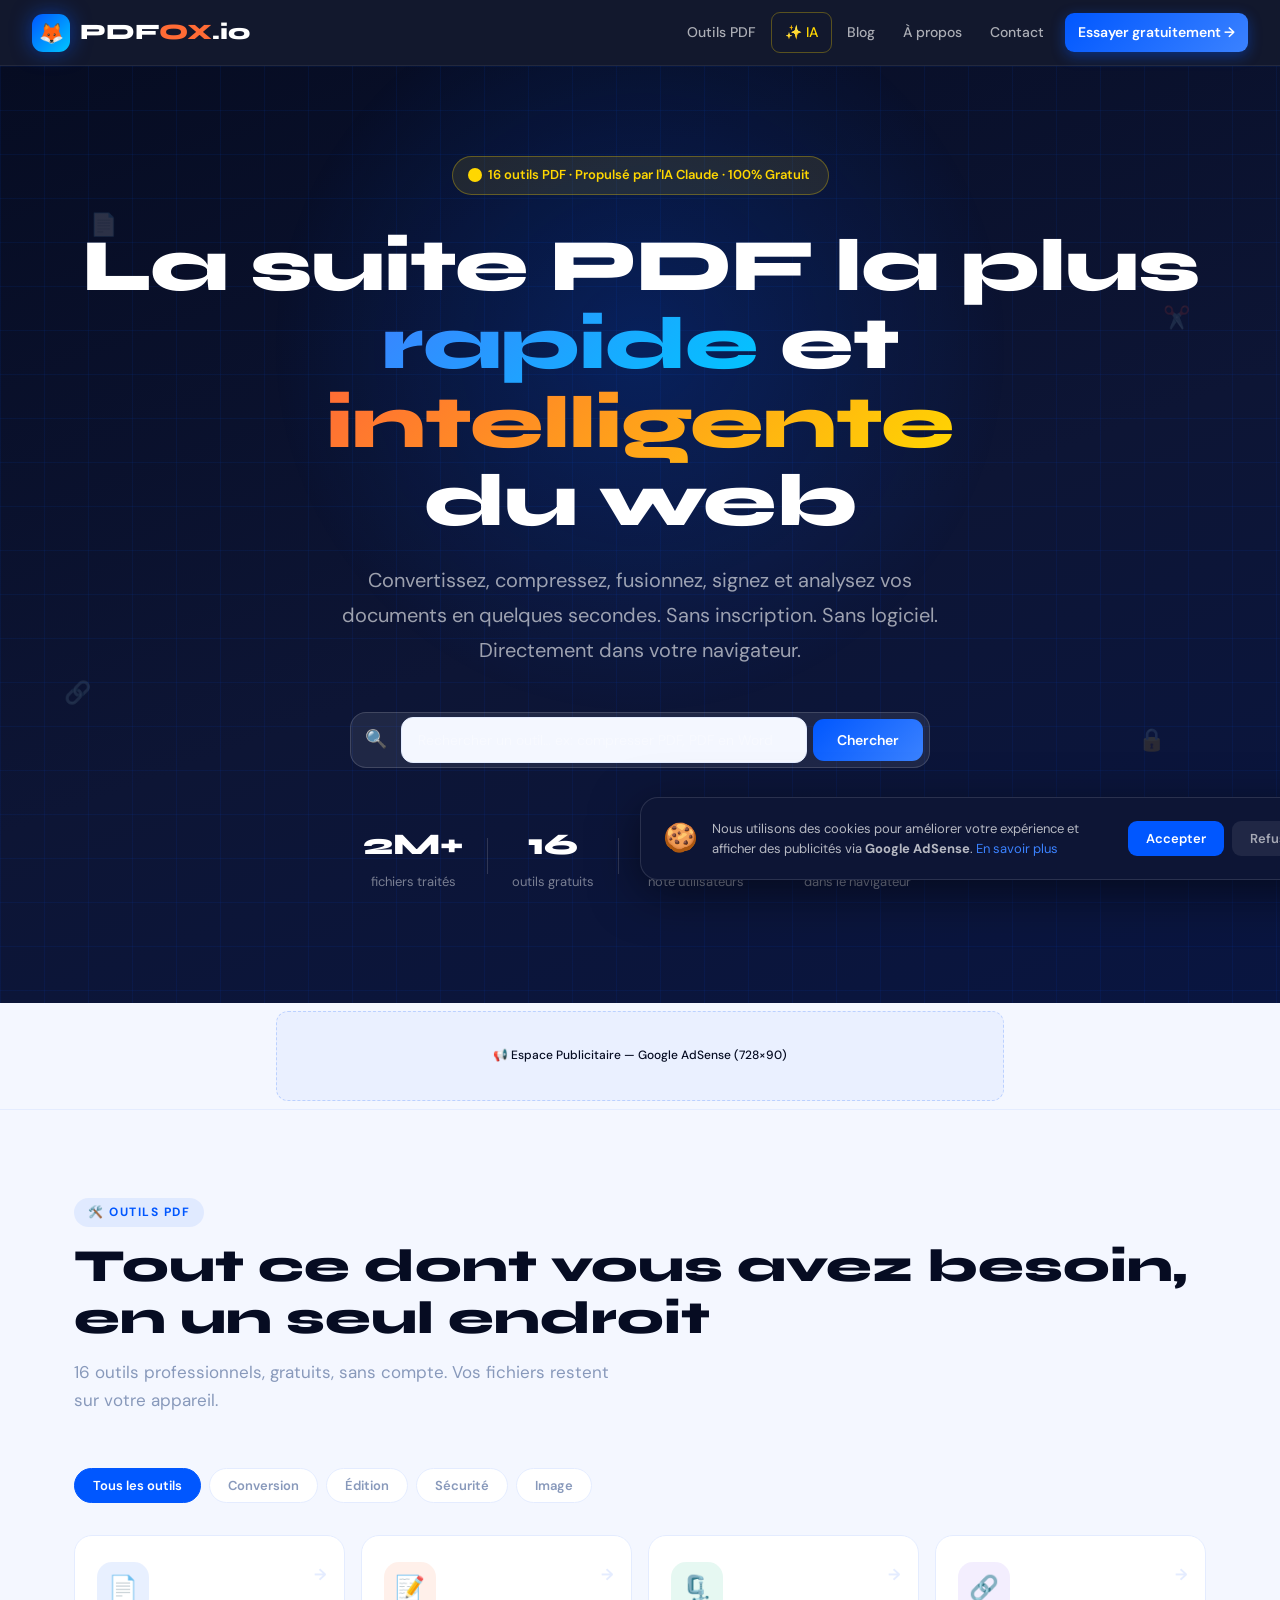
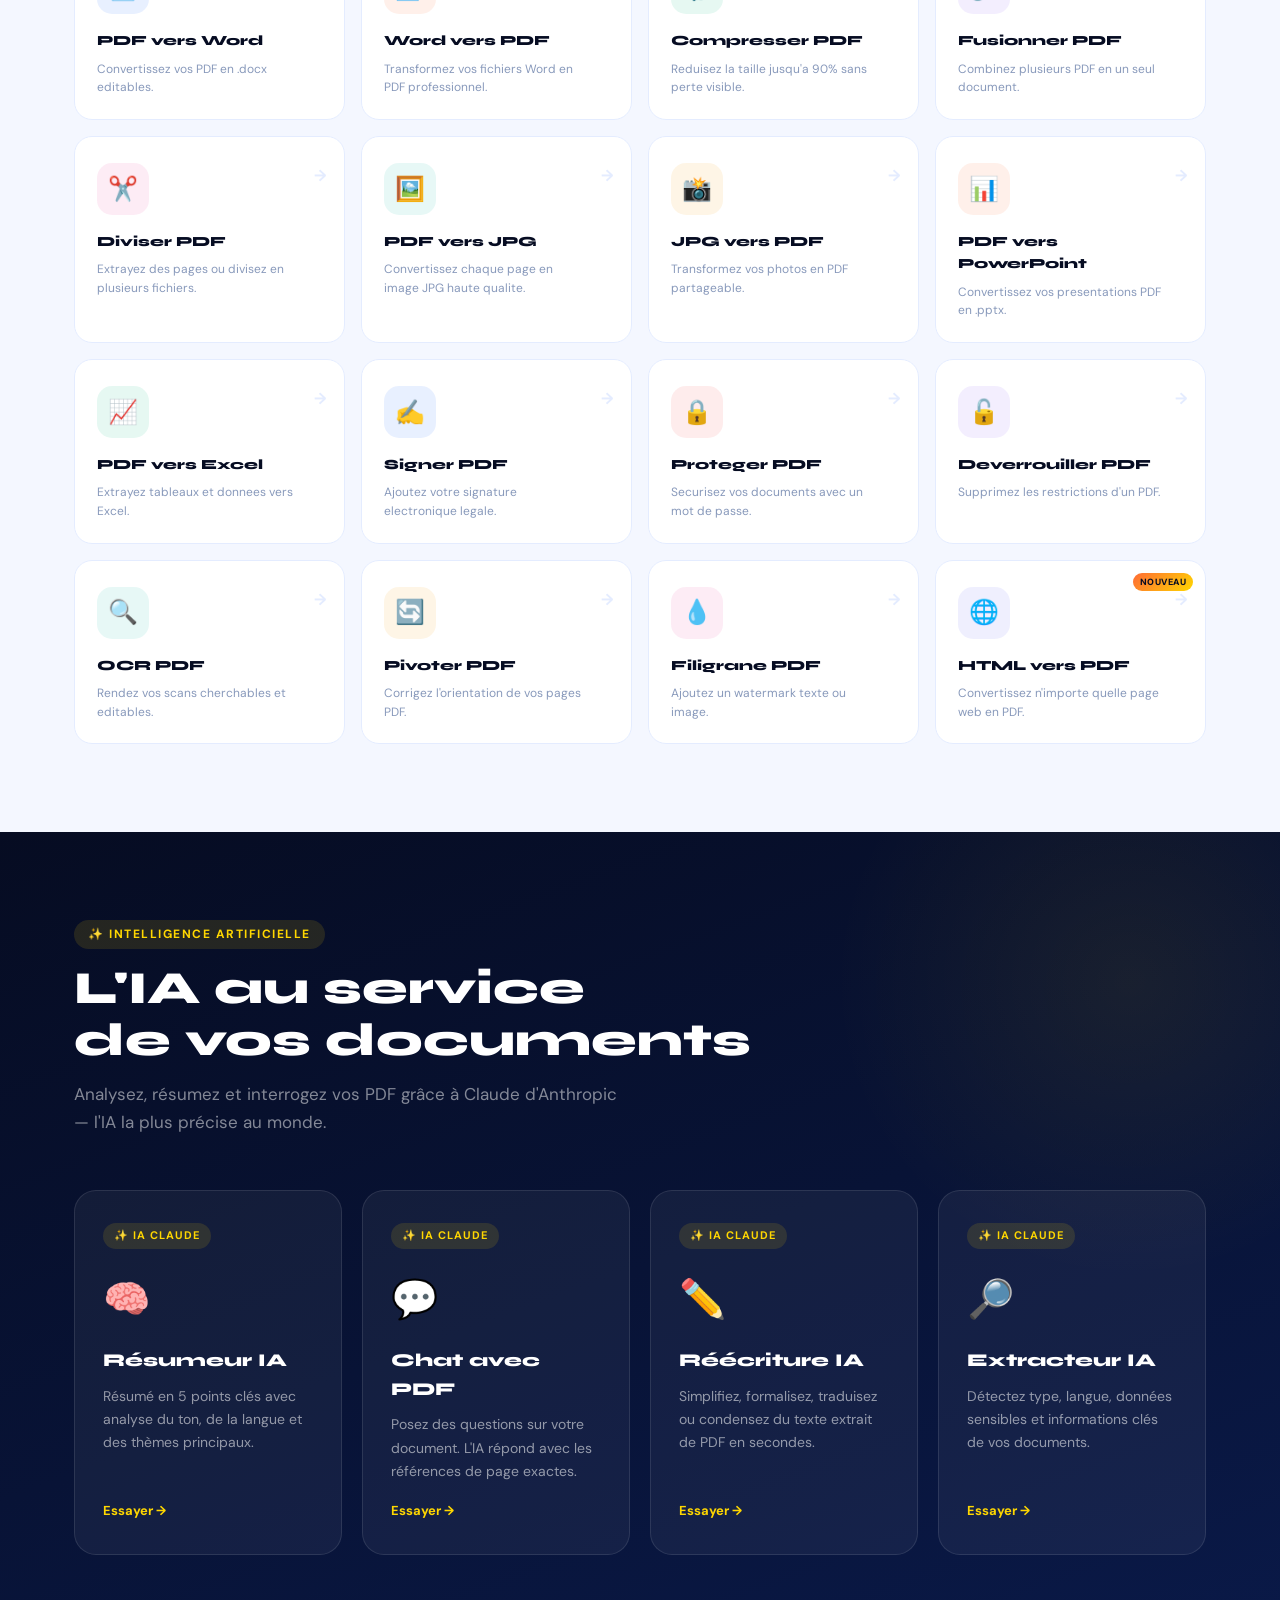
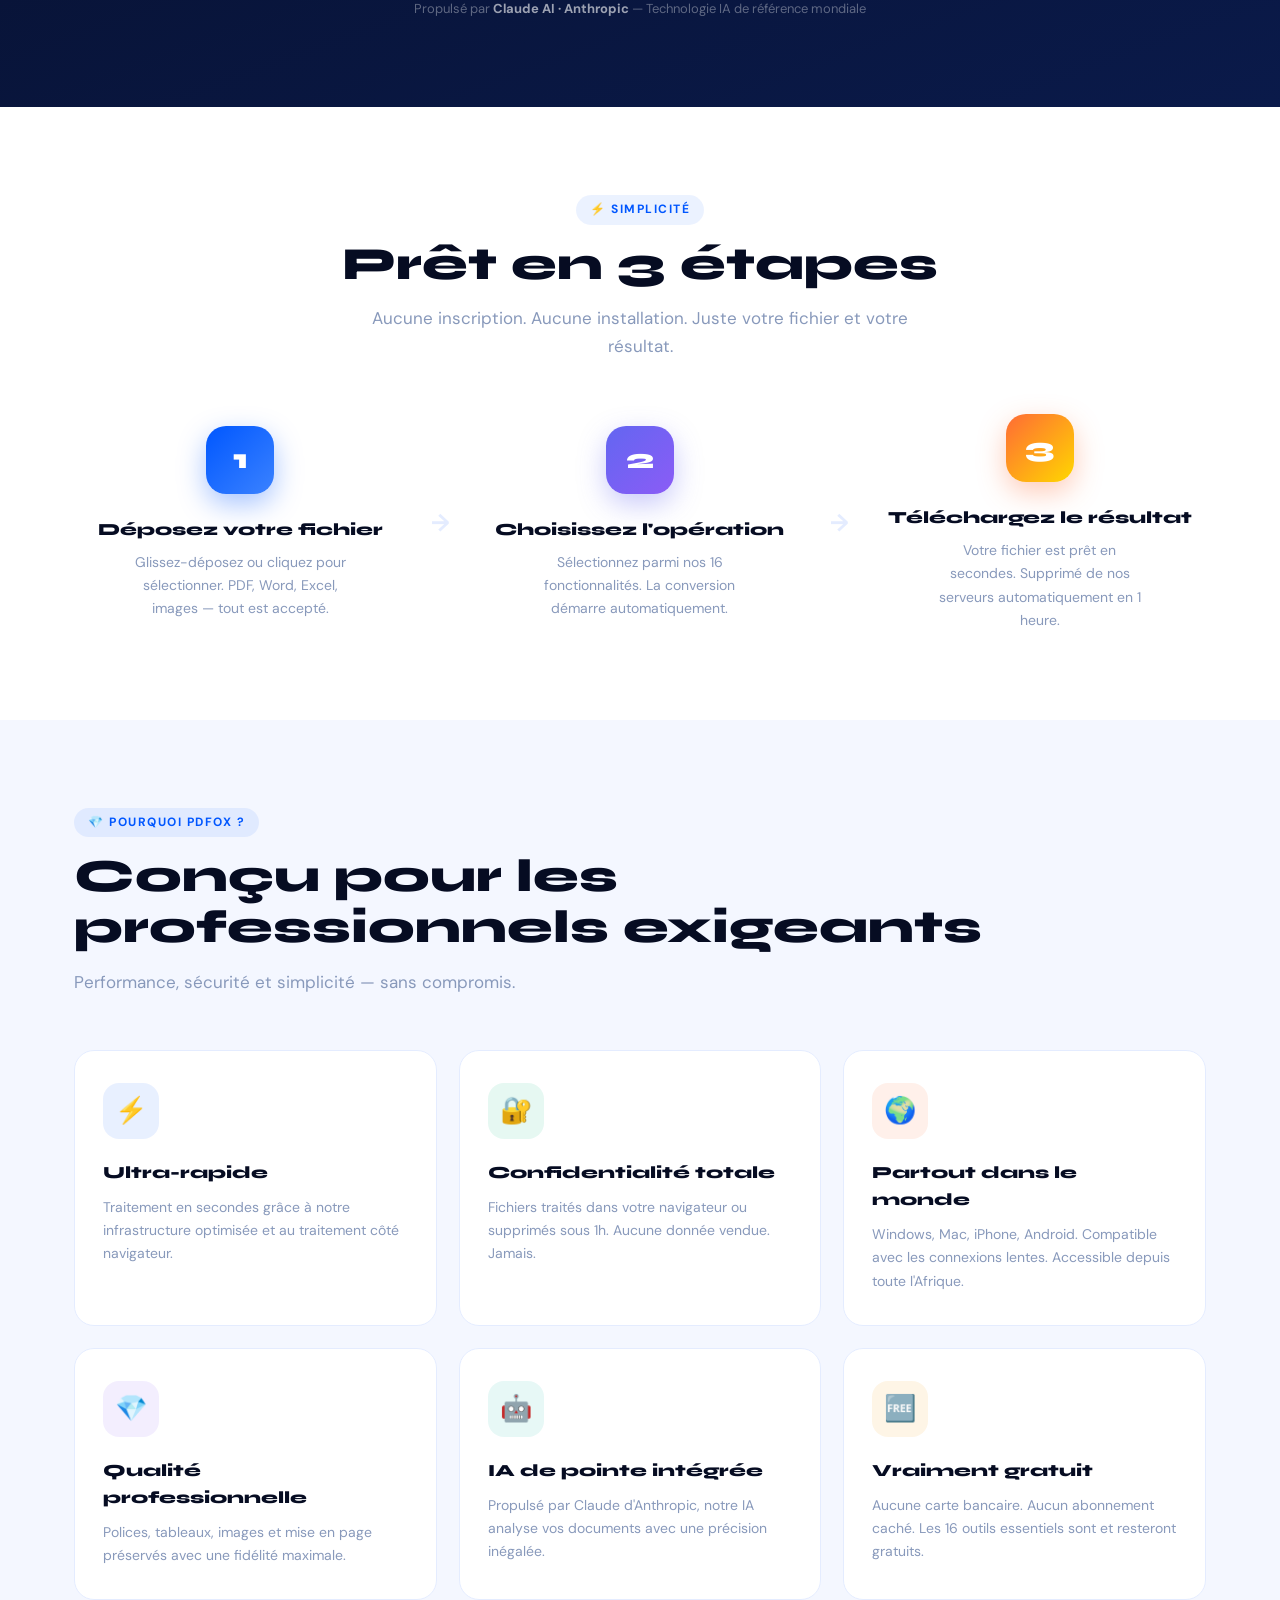
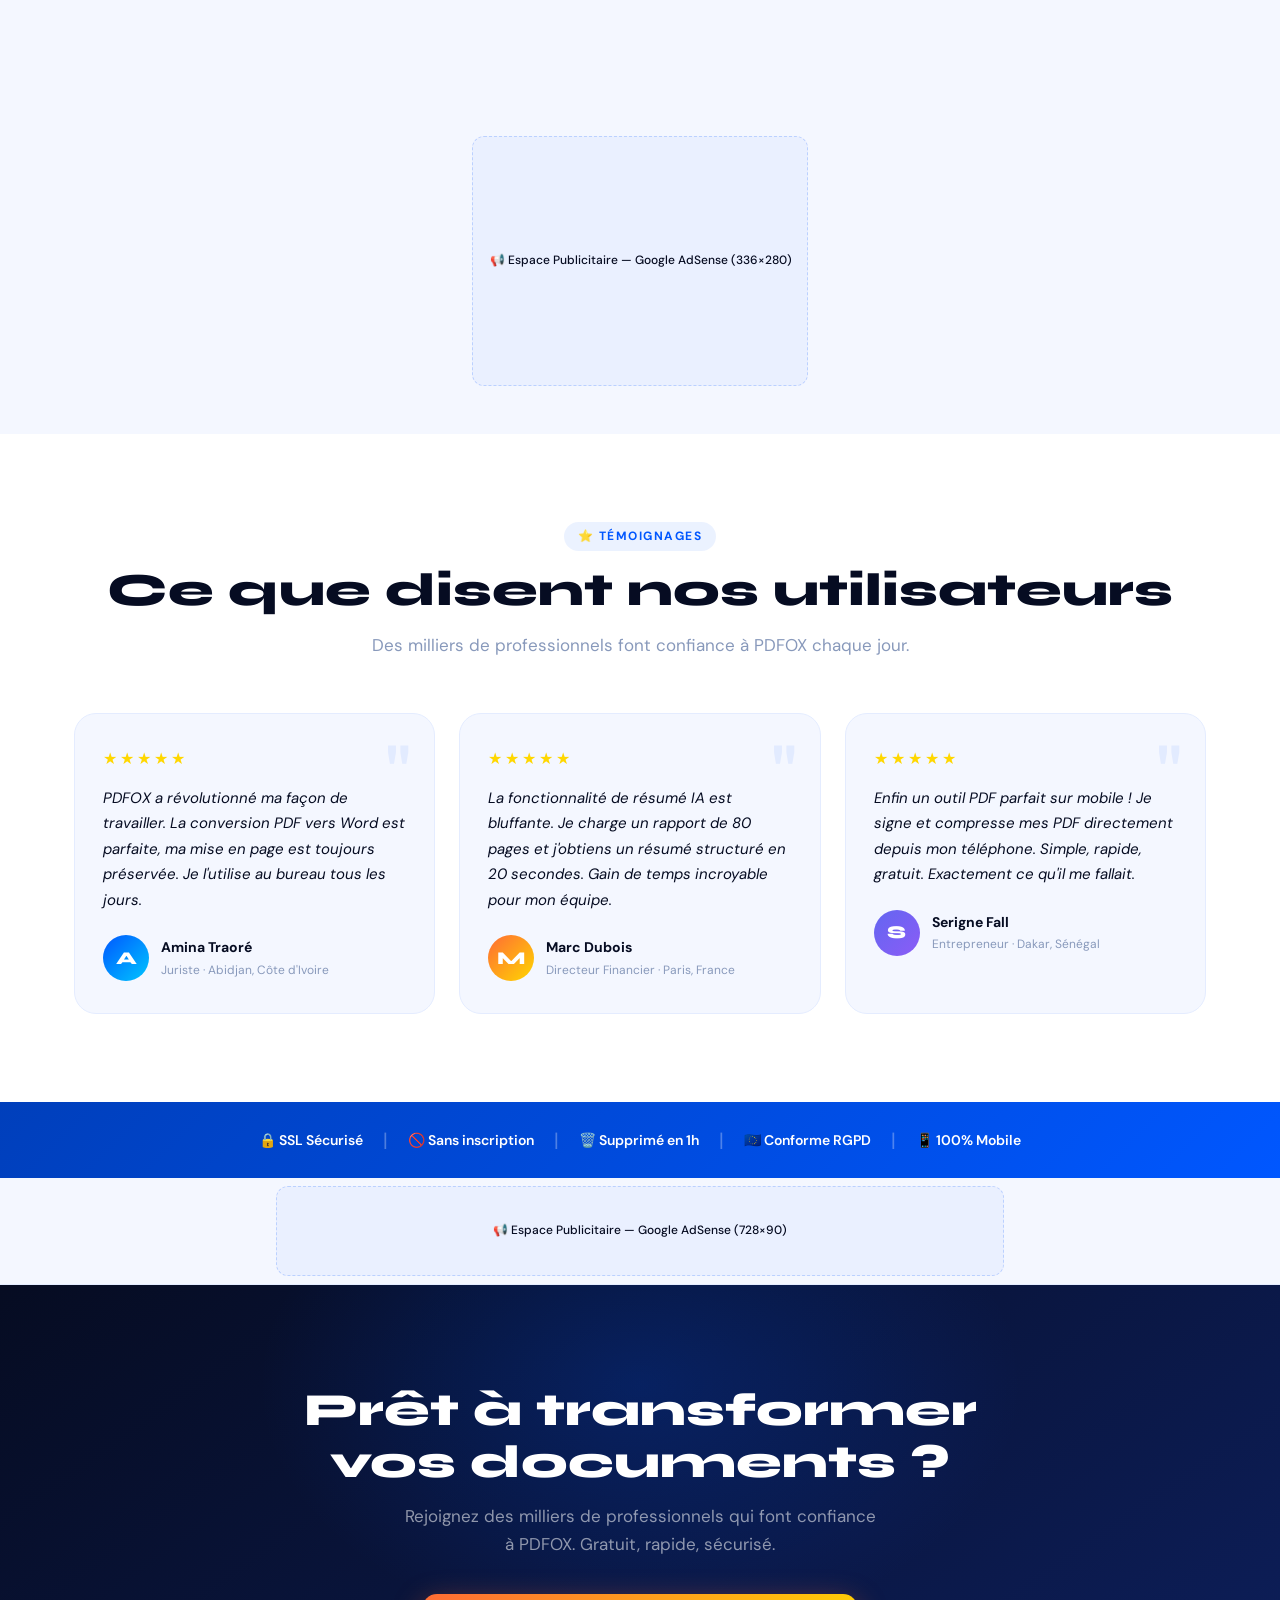
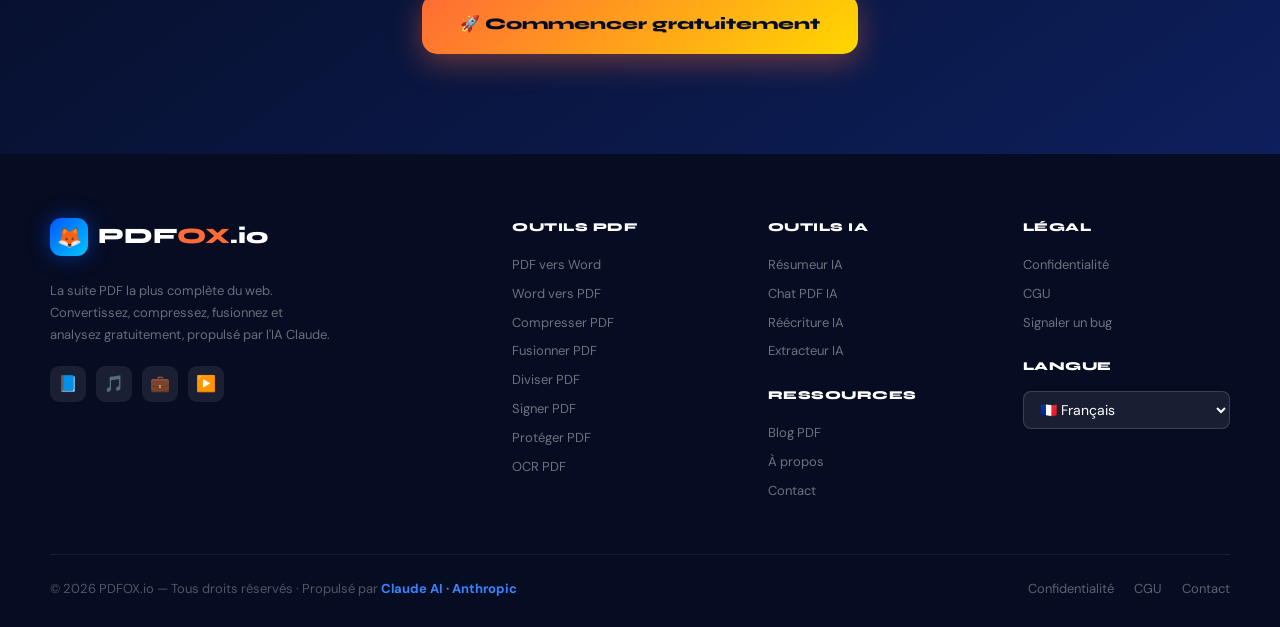
==== commit f1dd9836: "Mise en production finale : Audit QA validé — PDFOX.io 100% opérationnel - API Groq sécurisée via pr" ====
--- a/index.html
+++ b/index.html
@@ -13,6 +13,8 @@
   <link rel="preconnect" href="https://fonts.googleapis.com"/>
   <link href="https://fonts.googleapis.com/css2?family=Syne:wght@700;800;900&family=DM+Sans:wght@300;400;500;600&display=swap" rel="stylesheet"/>
   <link rel="stylesheet" href="css/style.css"/>
+  <!-- ===== GOOGLE ADSENSE — remplacez ca-pub-XXXXXXXXXXXXXXXX par votre ID éditeur AdSense ===== -->
+  <script async src="https://pagead2.googlesyndication.com/pagead/js/adsbygoogle.js?client=ca-pub-XXXXXXXXXXXXXXXX" crossorigin="anonymous"></script>
 </head>
 <body>
 
@@ -80,8 +82,12 @@
 <div class="ad-bar">
   <div class="container">
     <div class="ad-slot ad-728">
-      <!-- Google AdSense · hero-leaderboard-728x90 -->
-      <span>📢 Espace Publicitaire — Google AdSense (728×90)</span>
+      <!-- AdSense · hero-leaderboard-728x90 — remplacez data-ad-slot par l'ID réel de ce bloc -->
+      <ins class="adsbygoogle" style="display:block;width:100%"
+           data-ad-client="ca-pub-XXXXXXXXXXXXXXXX" data-ad-slot="1000000001"
+           data-ad-format="auto" data-full-width-responsive="true"></ins>
+      <script>(adsbygoogle = window.adsbygoogle || []).push({});</script>
+      <span class="ad-fallback">📢 Espace Publicitaire — Google AdSense (728×90)</span>
     </div>
   </div>
 </div>
@@ -222,12 +228,14 @@
 </section>
 
 <!-- ═══ ADSENSE 2 ═══ -->
-<div class="ad-bar" style="background:#fff">
-  <div class="container">
-    <div class="ad-slot ad-336" style="margin:0 auto">
-      <!-- Google AdSense · middle-rectangle-336x280 -->
-      <span>📢 Espace Publicitaire — Google AdSense (336×280)</span>
-    </div>
+<div class="ad-wrap">
+  <div class="ad-slot ad-336">
+    <!-- AdSense · middle-rectangle-336x280 — remplacez data-ad-slot par l'ID réel de ce bloc -->
+    <ins class="adsbygoogle" style="display:block;width:100%"
+         data-ad-client="ca-pub-XXXXXXXXXXXXXXXX" data-ad-slot="1000000002"
+         data-ad-format="auto" data-full-width-responsive="true"></ins>
+    <script>(adsbygoogle = window.adsbygoogle || []).push({});</script>
+    <span class="ad-fallback">📢 Espace Publicitaire — Google AdSense (336×280)</span>
   </div>
 </div>
 
@@ -288,8 +296,12 @@
 <div class="ad-bar">
   <div class="container">
     <div class="ad-slot ad-728">
-      <!-- Google AdSense · footer-leaderboard-728x90 -->
-      <span>📢 Espace Publicitaire — Google AdSense (728×90)</span>
+      <!-- AdSense · footer-leaderboard-728x90 — remplacez data-ad-slot par l'ID réel de ce bloc -->
+      <ins class="adsbygoogle" style="display:block;width:100%"
+           data-ad-client="ca-pub-XXXXXXXXXXXXXXXX" data-ad-slot="1000000003"
+           data-ad-format="auto" data-full-width-responsive="true"></ins>
+      <script>(adsbygoogle = window.adsbygoogle || []).push({});</script>
+      <span class="ad-fallback">📢 Espace Publicitaire — Google AdSense (728×90)</span>
     </div>
   </div>
 </div>
--- a/css/style.css
+++ b/css/style.css
@@ -165,15 +165,31 @@
 .stat-sep{width:1px;height:36px;background:rgba(255,255,255,.15)}
 
 /* ── ADSENSE ── */
-.ad-bar{padding:16px 24px;border-bottom:1px solid var(--border);background:var(--off)}
+.ad-bar{padding:8px 24px;border-bottom:1px solid var(--border);background:var(--off)}
+/* Conteneur publicitaire : position:relative pour que .ad-fallback soit centré en absolu */
 .ad-slot{
-  background:rgba(0,87,255,.04);border:1.5px dashed rgba(0,87,255,.2);
-  border-radius:var(--r2);display:flex;align-items:center;justify-content:center;
-  color:var(--gray);font-size:13px;font-weight:500;
-}
-.ad-728{min-height:90px;max-width:740px;margin:0 auto}
-.ad-336{min-height:250px;max-width:336px}
-.ad-300{min-height:250px;max-width:300px}
+  background:rgba(0,87,255,.04);
+  border:1.5px dashed rgba(0,87,255,.2);
+  border-radius:var(--r2);
+  position:relative;
+  overflow:hidden;
+  box-sizing:border-box;
+  width:100%;
+}
+.ad-728{min-height:90px;max-width:728px;margin:0 auto}
+.ad-336{min-height:250px;max-width:336px;margin:0 auto}
+.ad-300{min-height:250px;max-width:300px;margin:0 auto}
+/* Wrapper autonome pour les blocs publicitaires hors ad-bar */
+.ad-wrap{margin:3rem auto;max-width:728px;width:100%;padding:0 16px;box-sizing:border-box}
+/* Texte placeholder centré en absolu — à supprimer du HTML une fois les annonces actives */
+.ad-fallback{
+  position:absolute;top:50%;left:50%;
+  transform:translate(-50%,-50%);
+  color:inherit;font-size:12px;font-weight:500;
+  white-space:nowrap;pointer-events:none;
+  z-index:0;text-align:center;
+  width:max-content;max-width:90%;
+}
 
 /* ── CONTAINER ── */
 .container{max-width:1180px;margin:0 auto;padding:0 24px}
@@ -692,3 +708,17 @@
   .cookie-btns{width:100%}
   .cookie-btns button{flex:1;text-align:center}
 }
+/* ── ADSENSE RESPONSIVE ── */
+@media(max-width:768px){
+  .ad-728{min-height:60px}
+  .ad-wrap{padding:0 12px;margin:2rem auto}
+}
+@media(max-width:480px){
+  /* Empêche tout débordement horizontal sur mobile */
+  .ad-slot,.ad-728,.ad-336,.ad-300{
+    max-width:100%;overflow:hidden;
+  }
+  .ad-728{min-height:50px}
+  .ad-336,.ad-300{min-height:200px;max-width:100%}
+  .ad-bar{padding:6px 12px}
+}
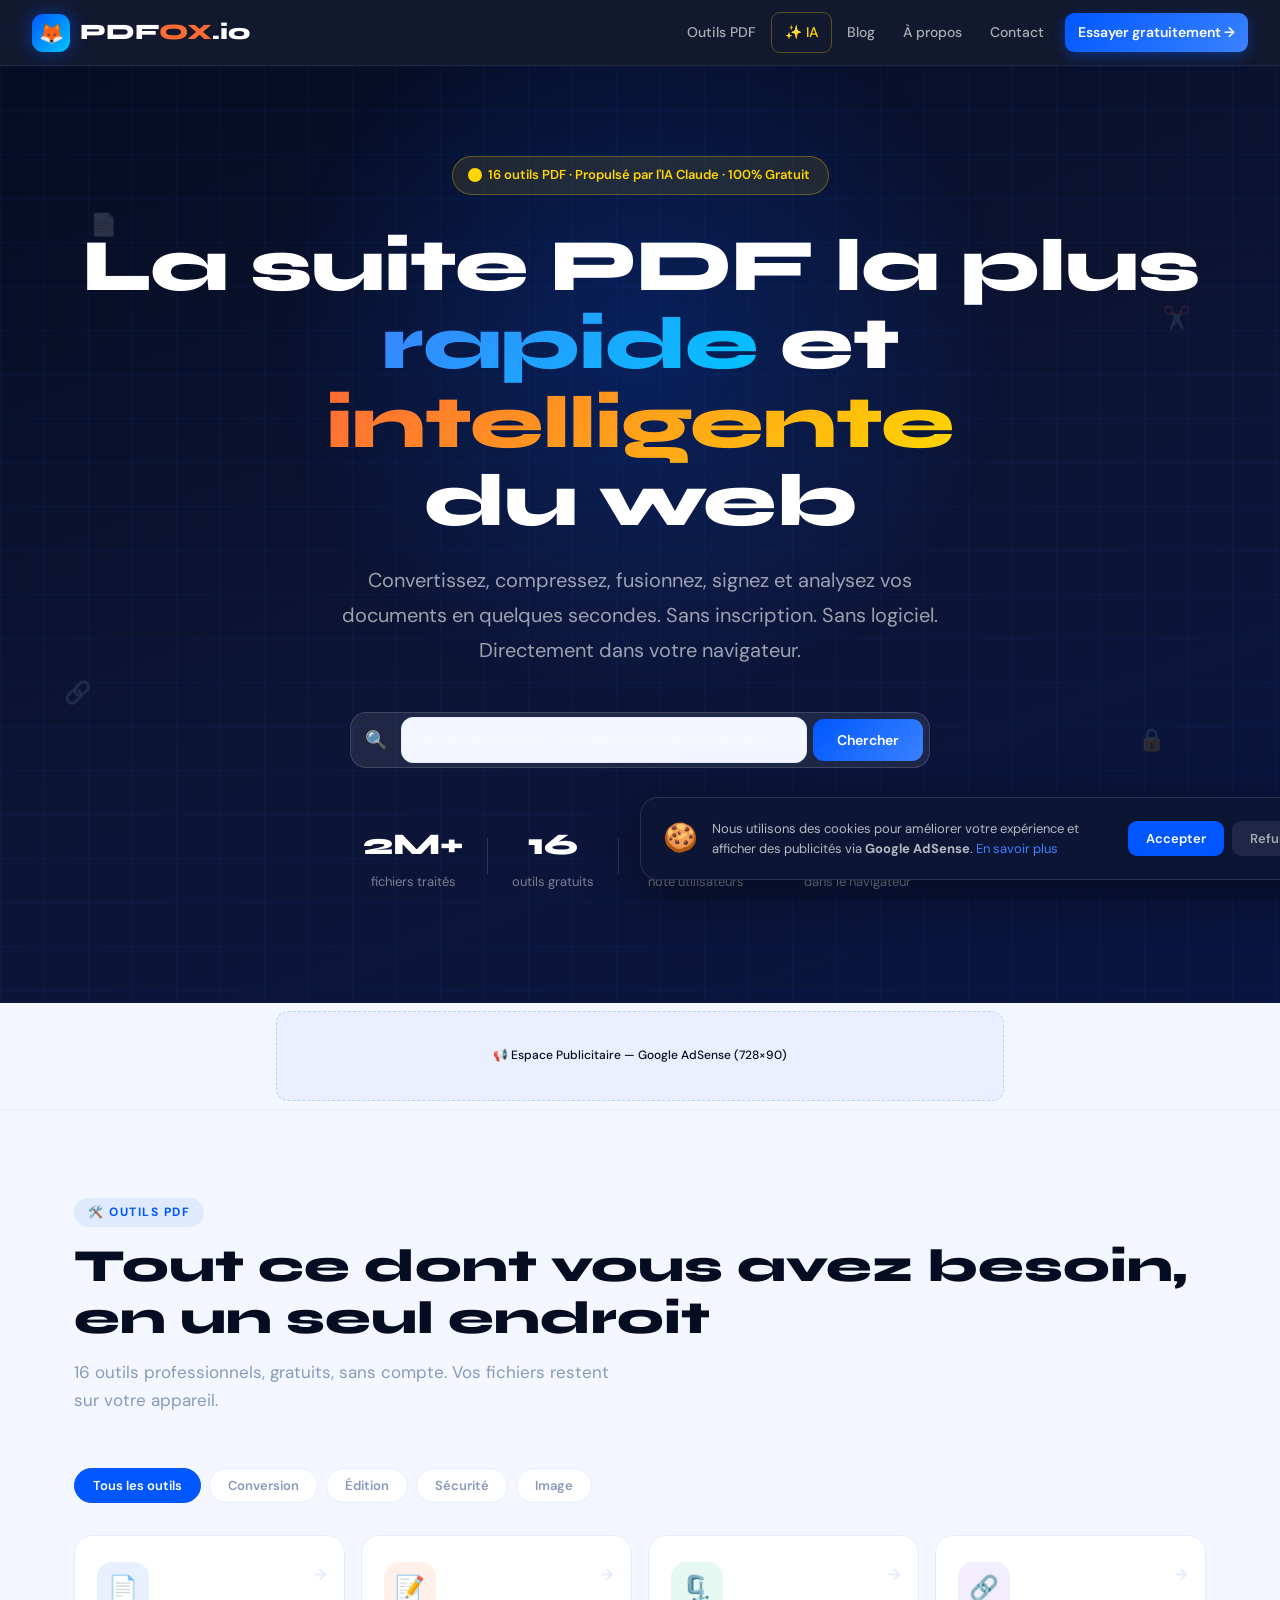
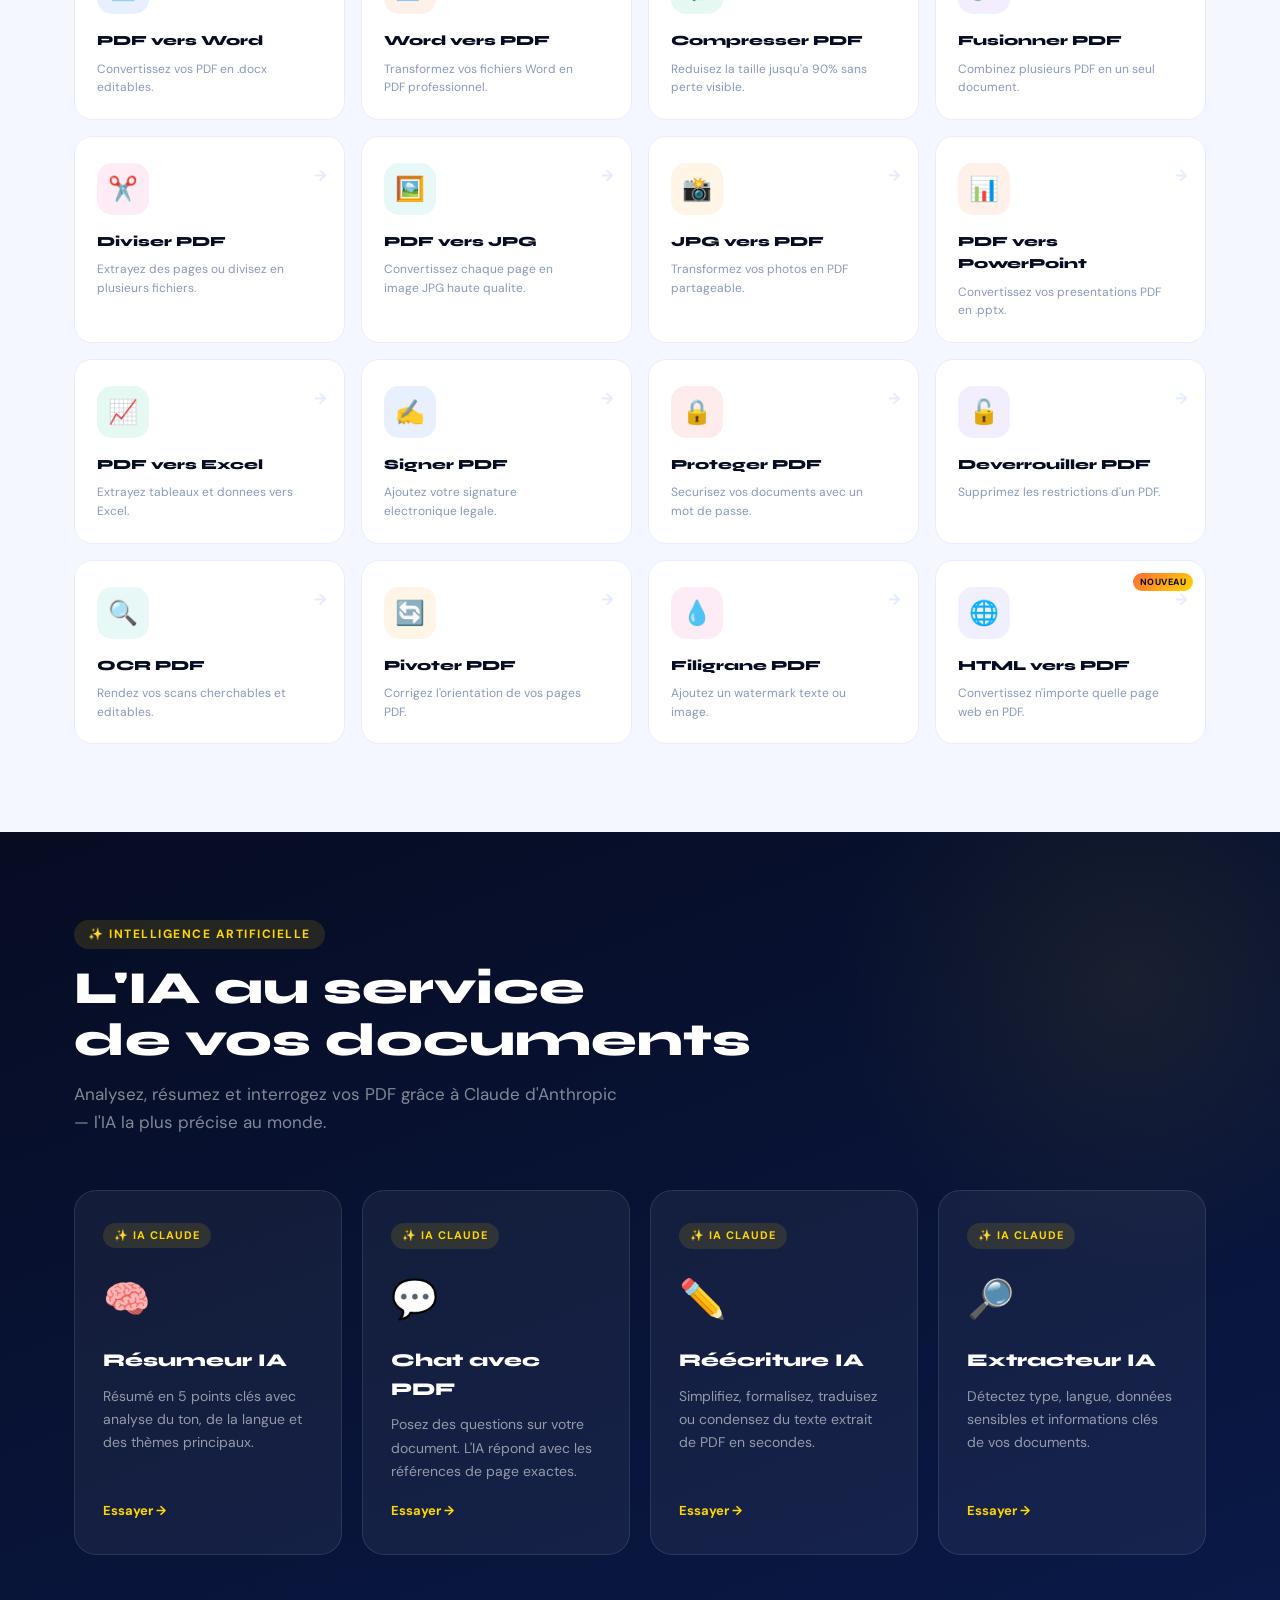
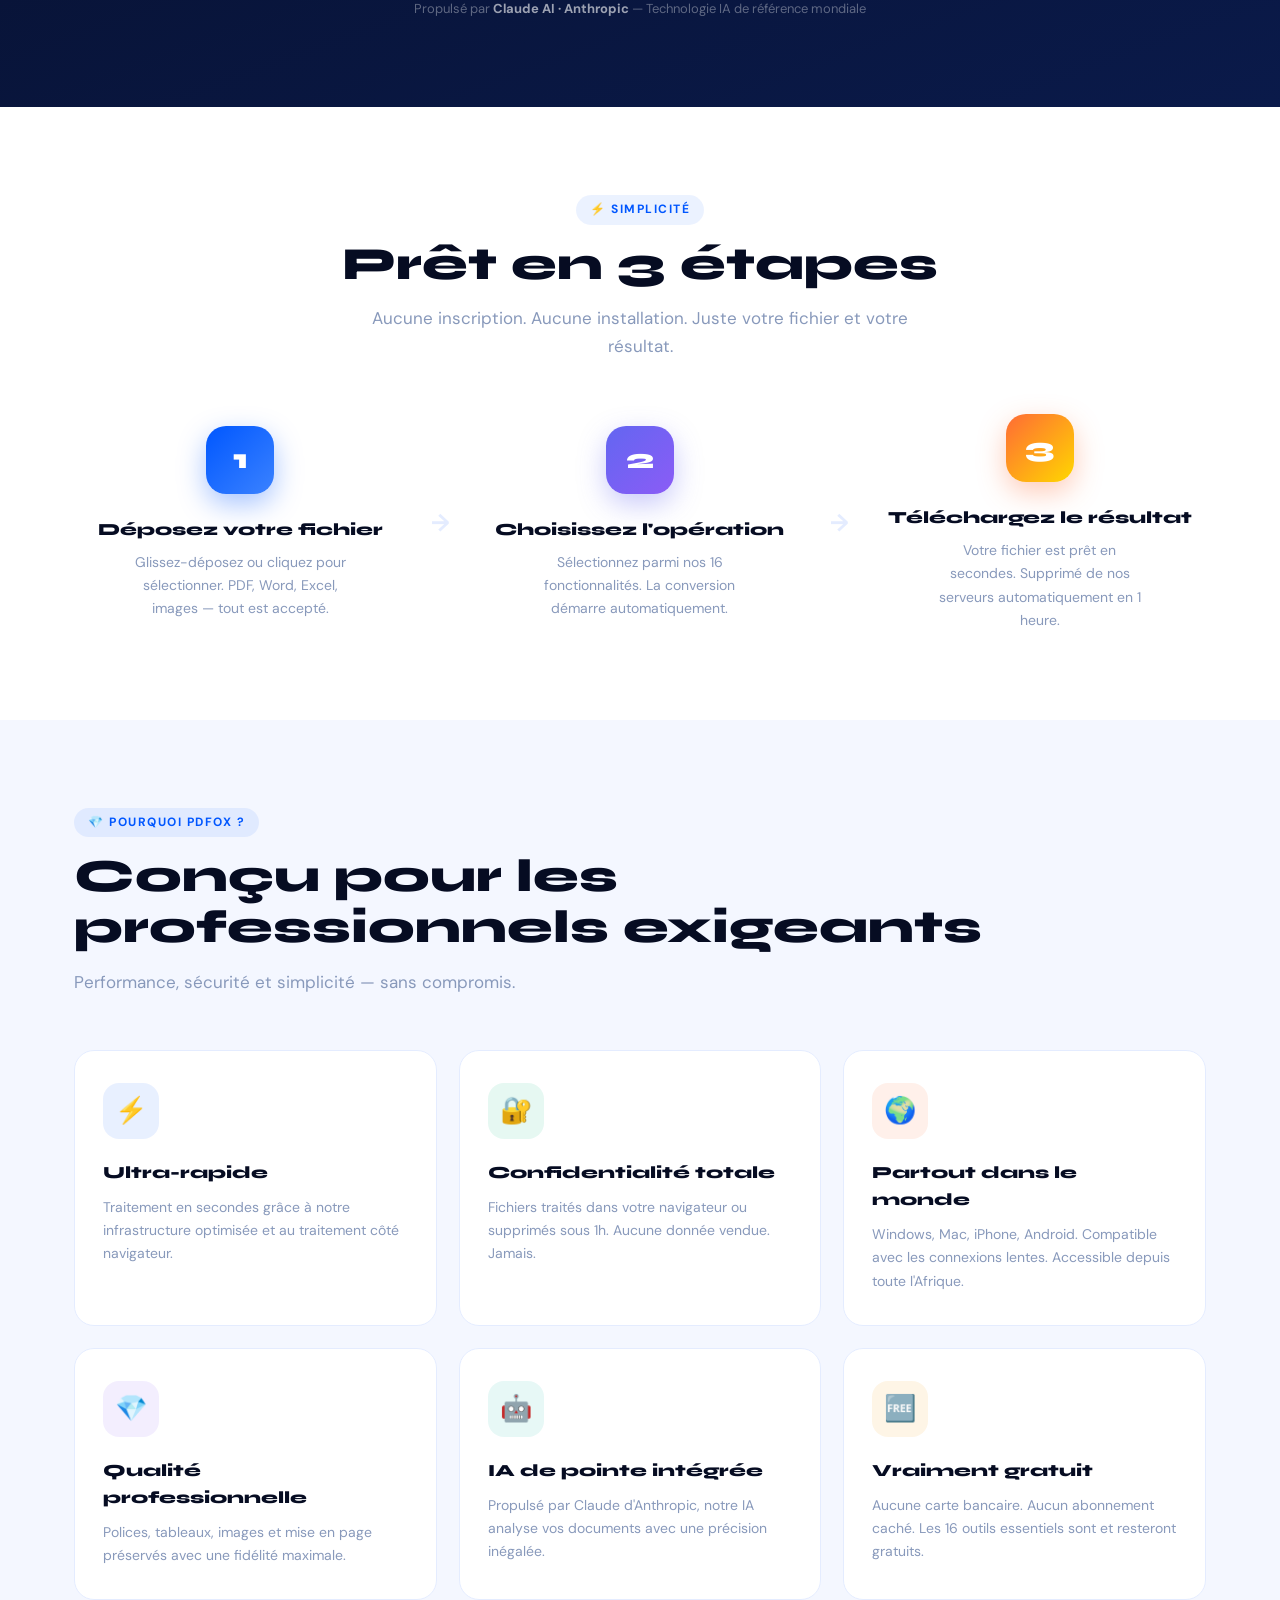
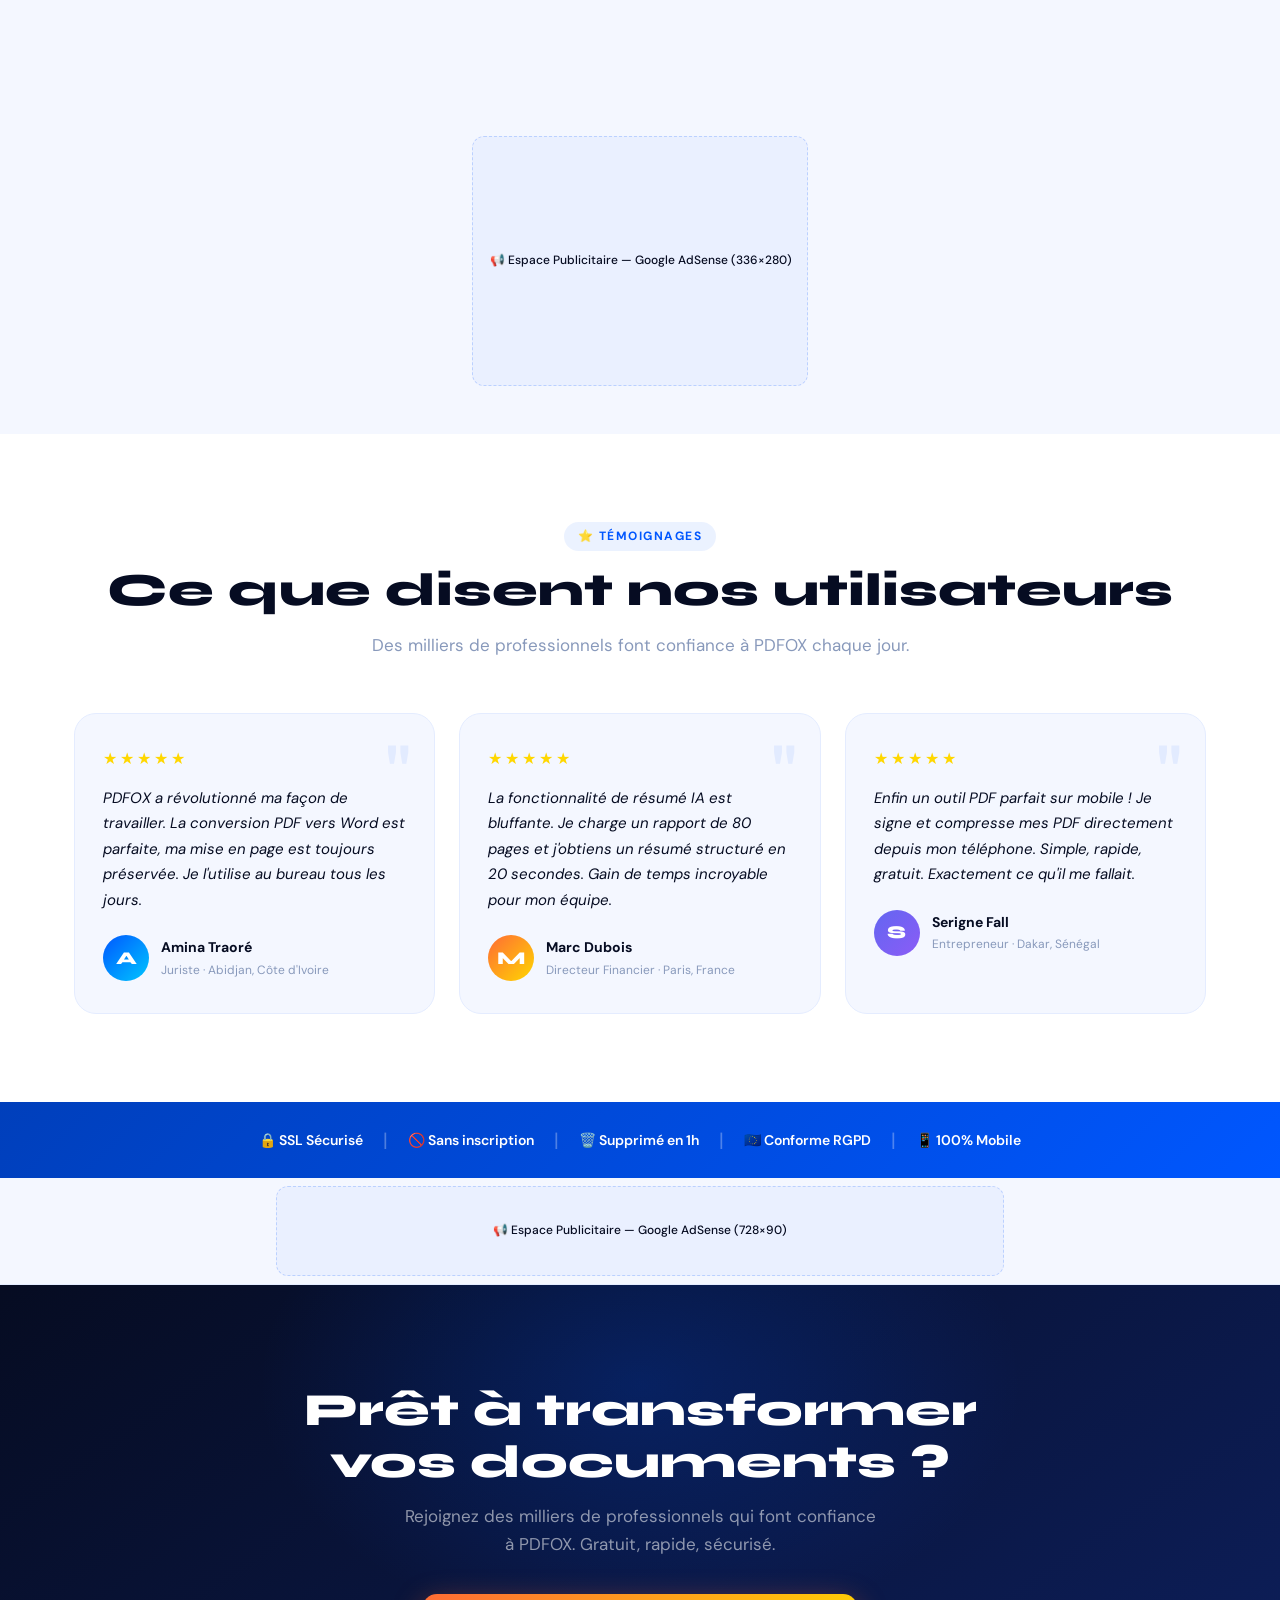
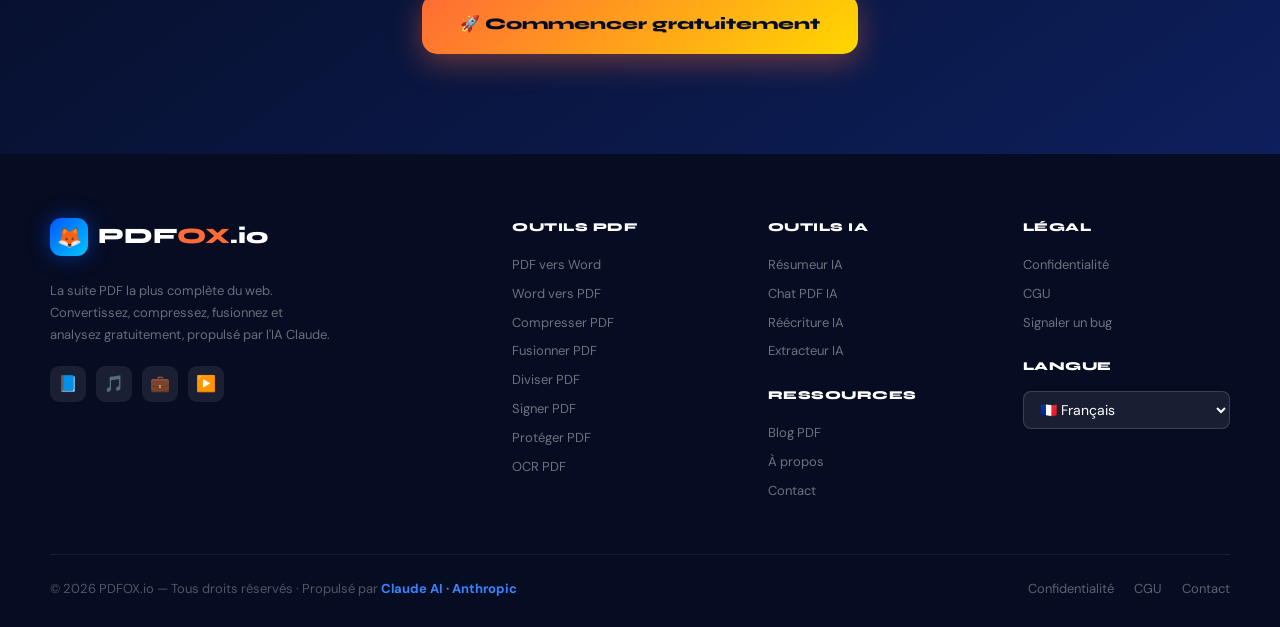
==== commit 74b201ac: "FINAL BUILD : Audit complet et validation de toutes les fonctionnalités de PDFOX-IO - Fix critique a" ====
--- a/index.html
+++ b/index.html
@@ -327,10 +327,10 @@
         </a>
         <p>La suite PDF la plus complète du web. Convertissez, compressez, fusionnez et analysez gratuitement, propulsé par l'IA Claude.</p>
         <div class="footer-socials">
-          <a href="#" title="Facebook">📘</a>
-          <a href="#" title="TikTok">🎵</a>
-          <a href="#" title="LinkedIn">💼</a>
-          <a href="#" title="YouTube">▶️</a>
+          <a href="javascript:void(0)" title="Facebook (bientôt disponible)">📘</a>
+          <a href="javascript:void(0)" title="TikTok (bientôt disponible)">🎵</a>
+          <a href="javascript:void(0)" title="LinkedIn (bientôt disponible)">💼</a>
+          <a href="javascript:void(0)" title="YouTube (bientôt disponible)">▶️</a>
         </div>
       </div>
       <div class="footer-col">
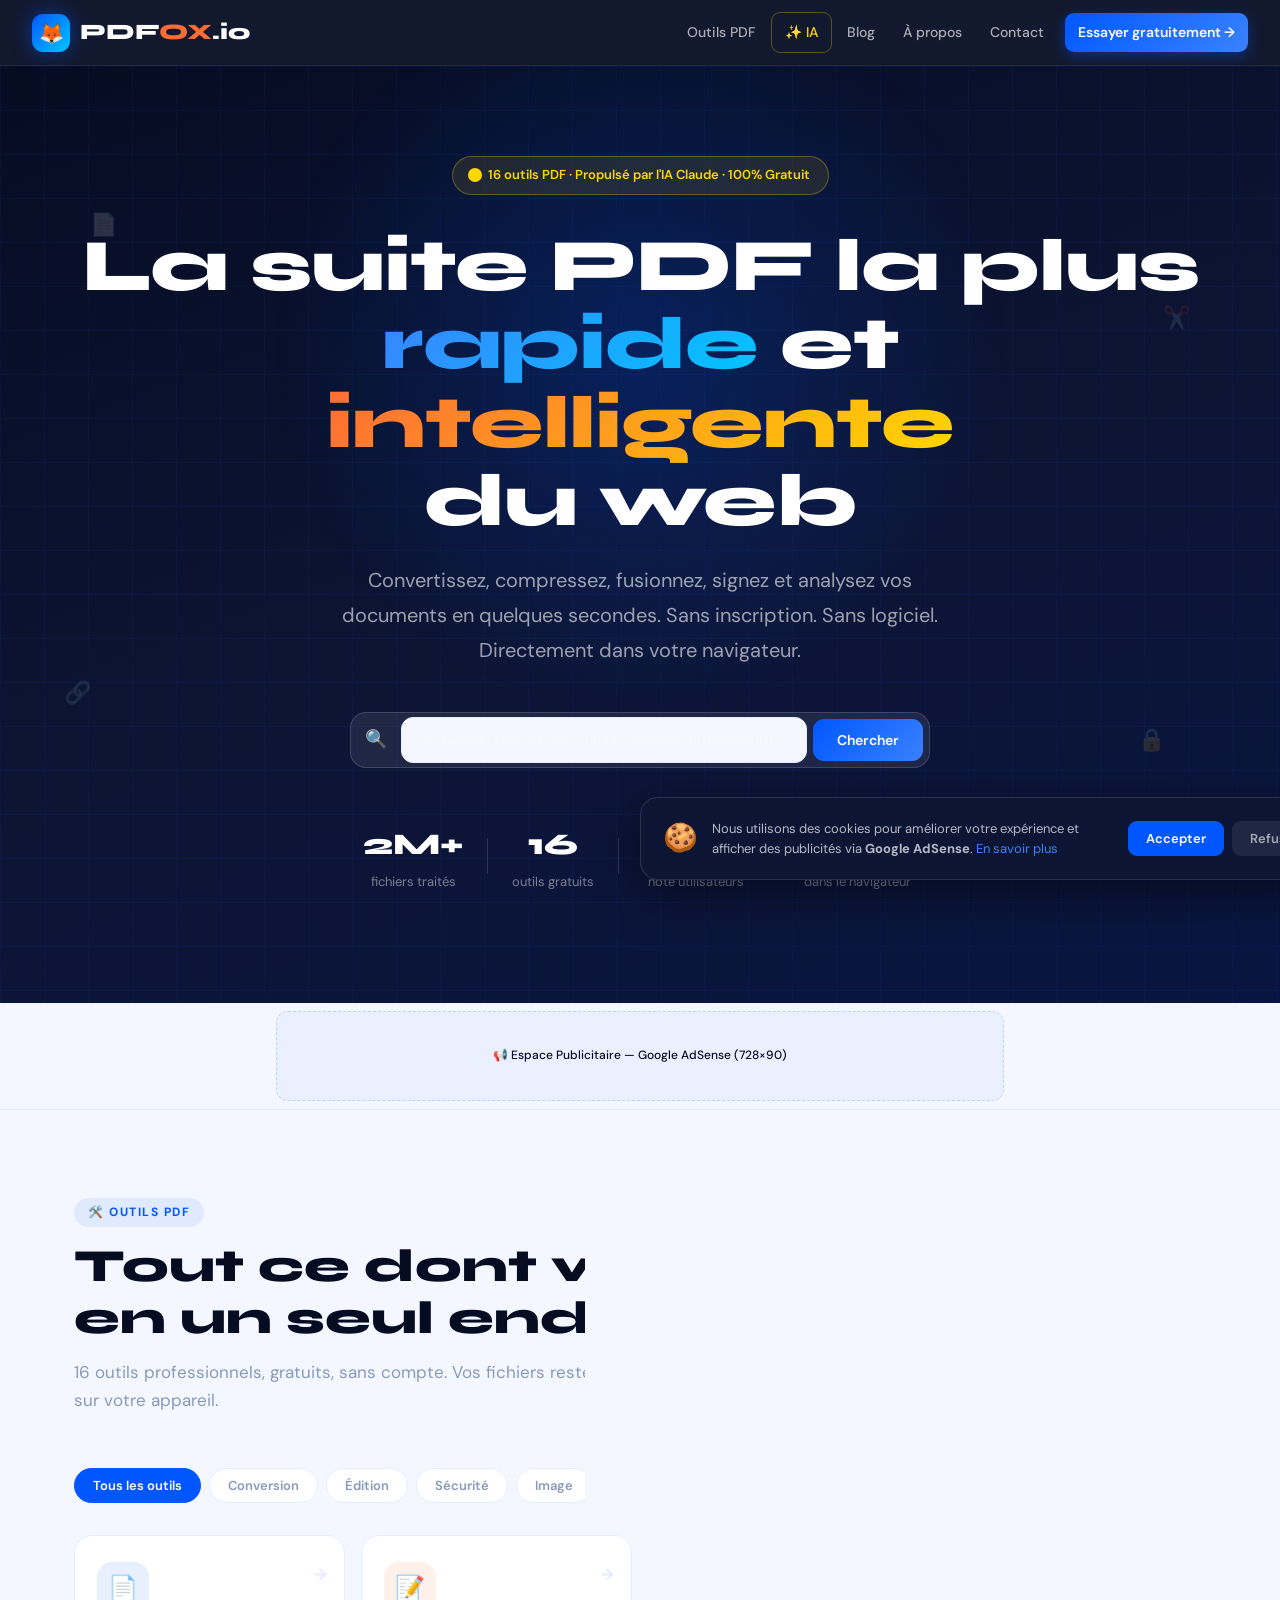
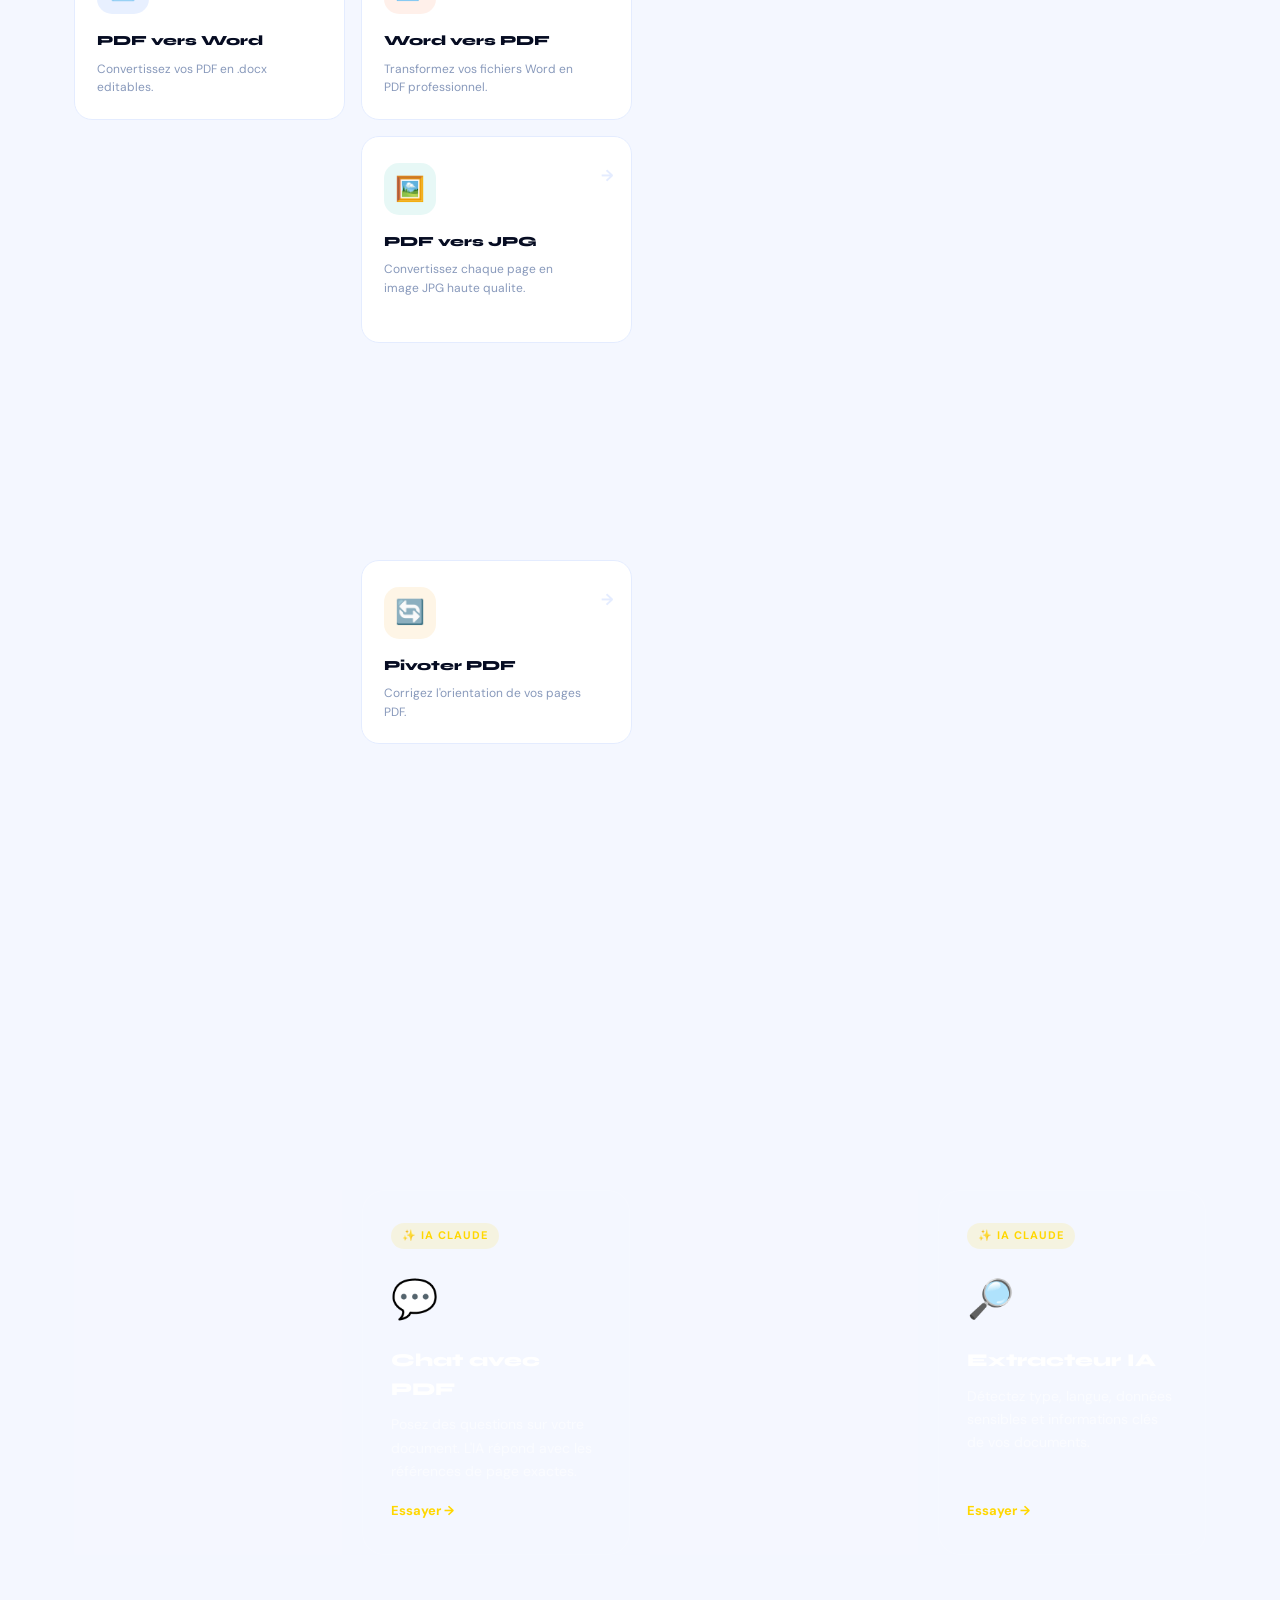
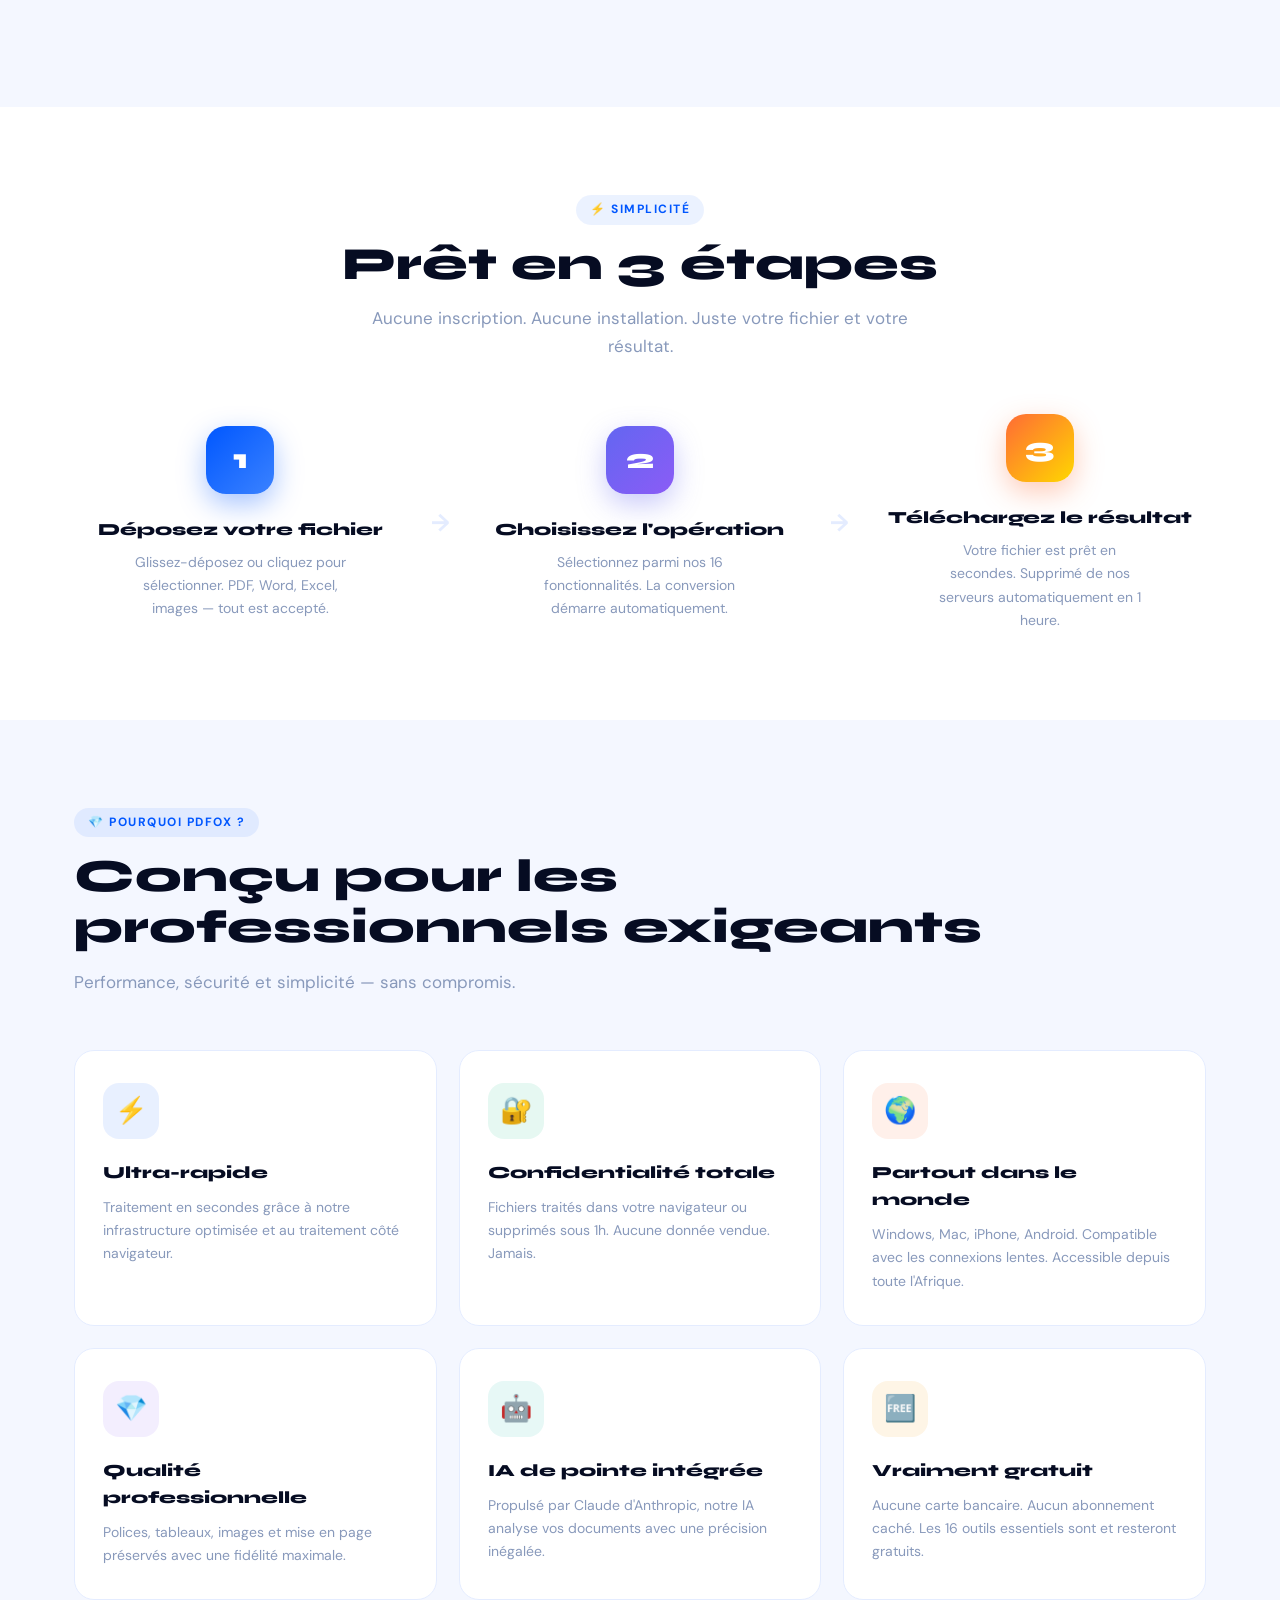
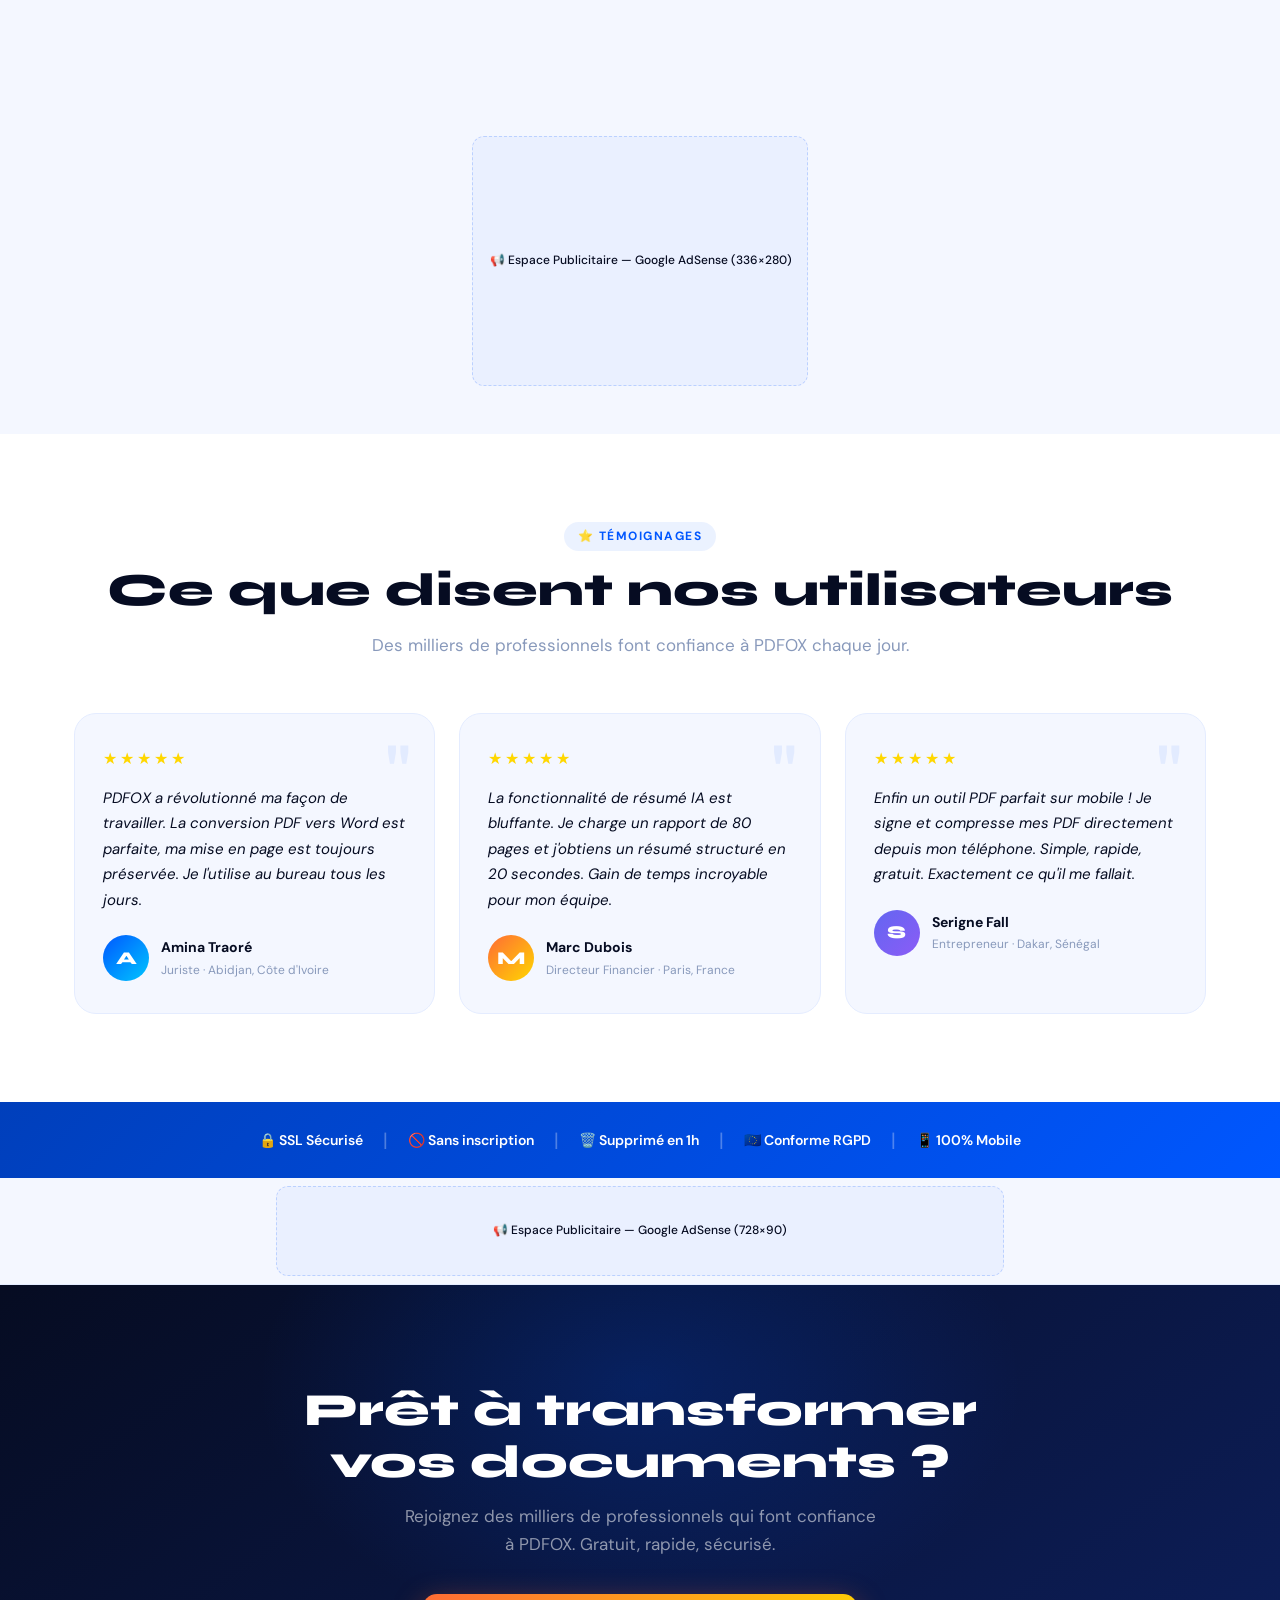
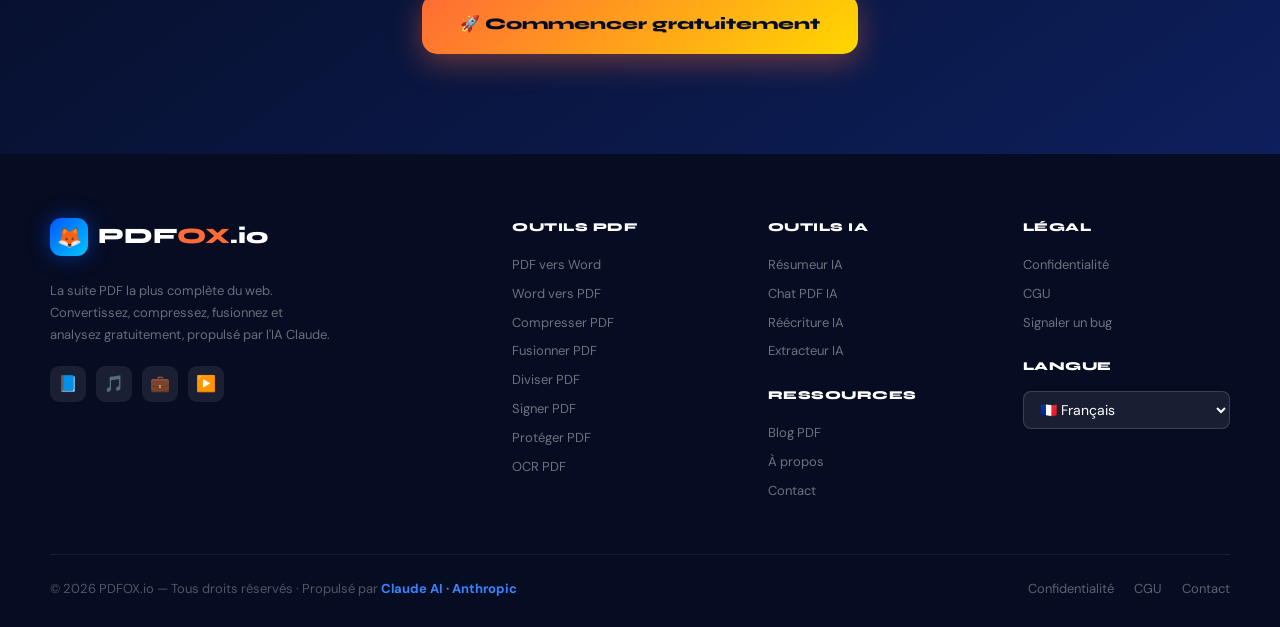
==== commit 2348b1a4: "Ajout du tracking Google Analytics" ====
--- a/index.html
+++ b/index.html
@@ -15,6 +15,14 @@
   <link rel="stylesheet" href="css/style.css"/>
   <!-- ===== GOOGLE ADSENSE — remplacez ca-pub-XXXXXXXXXXXXXXXX par votre ID éditeur AdSense ===== -->
   <script async src="https://pagead2.googlesyndication.com/pagead/js/adsbygoogle.js?client=ca-pub-XXXXXXXXXXXXXXXX" crossorigin="anonymous"></script>
+  <!-- Google tag (gtag.js) -->
+  <script async src="https://www.googletagmanager.com/gtag/js?id=G-3P1MEN06PV"></script>
+  <script>
+    window.dataLayer = window.dataLayer || [];
+    function gtag(){dataLayer.push(arguments);}
+    gtag('js', new Date());
+    gtag('config', 'G-3P1MEN06PV');
+  </script>
 </head>
 <body>
 
